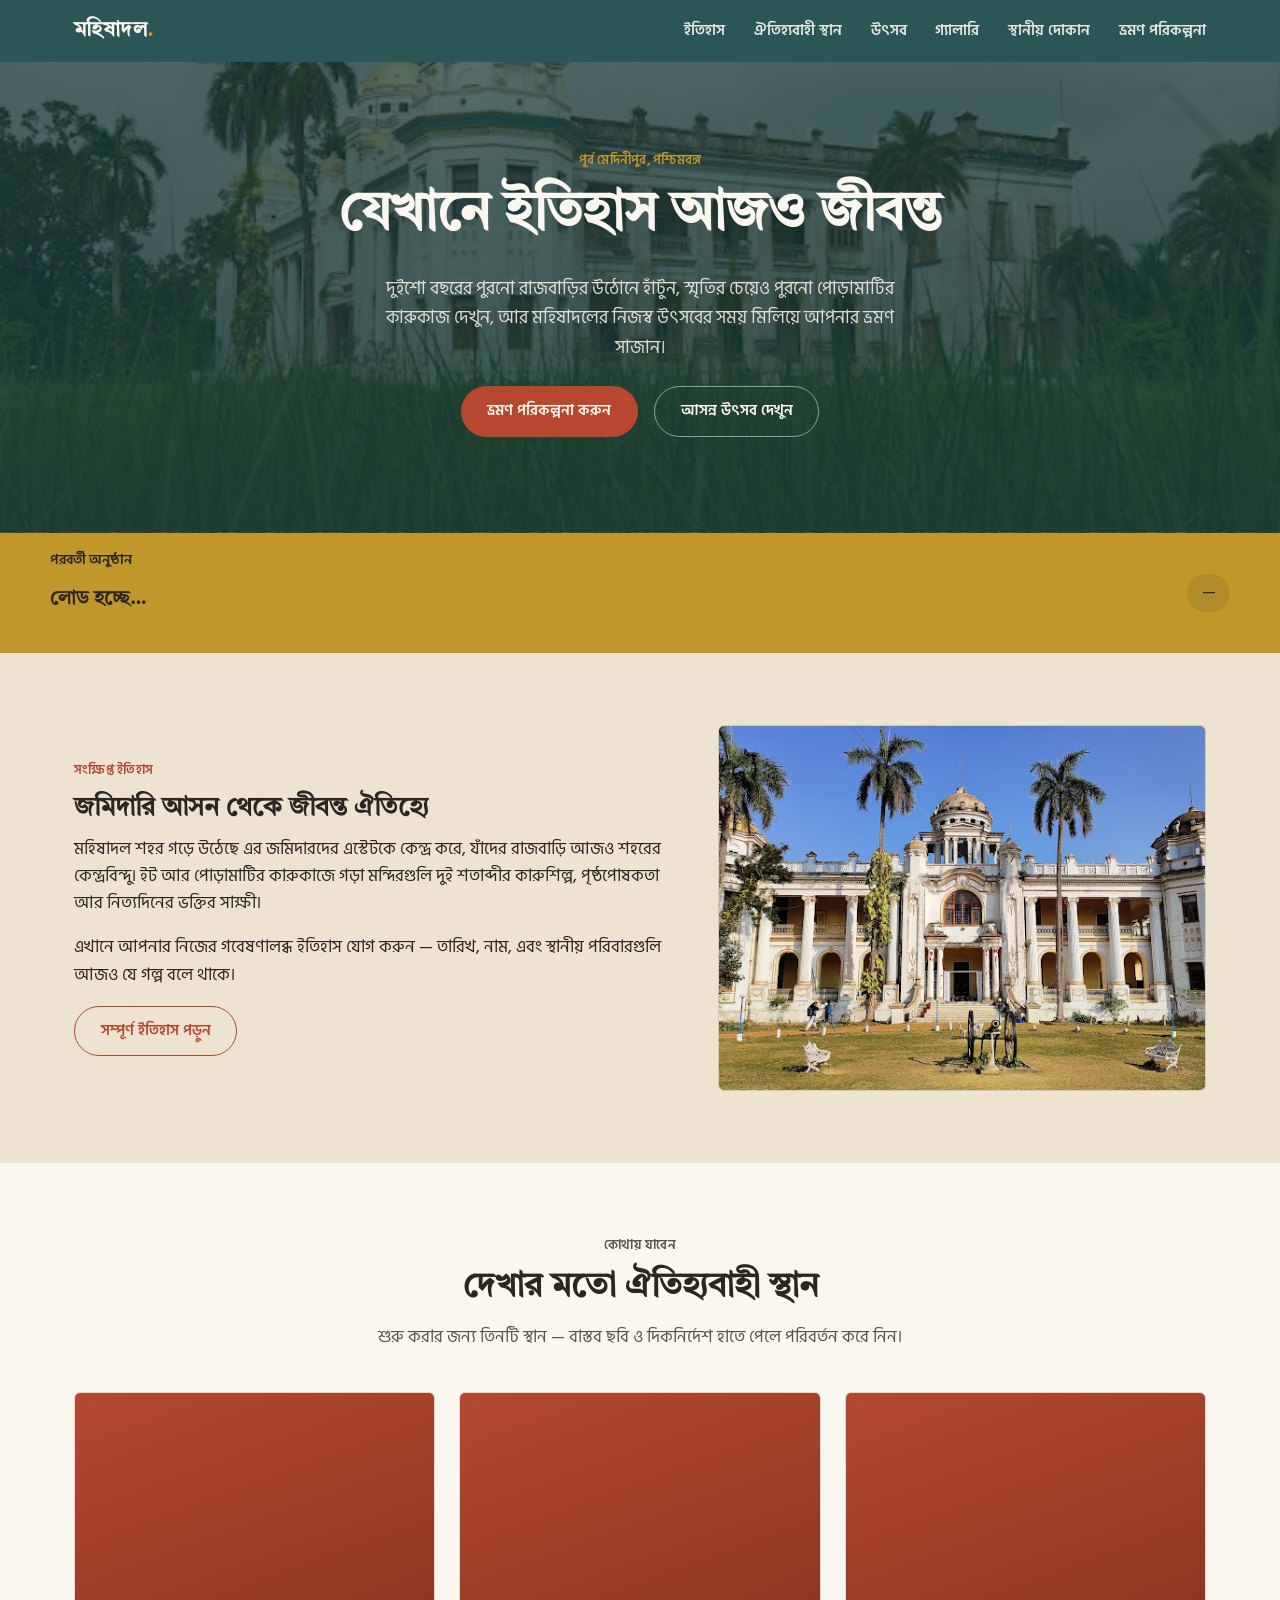
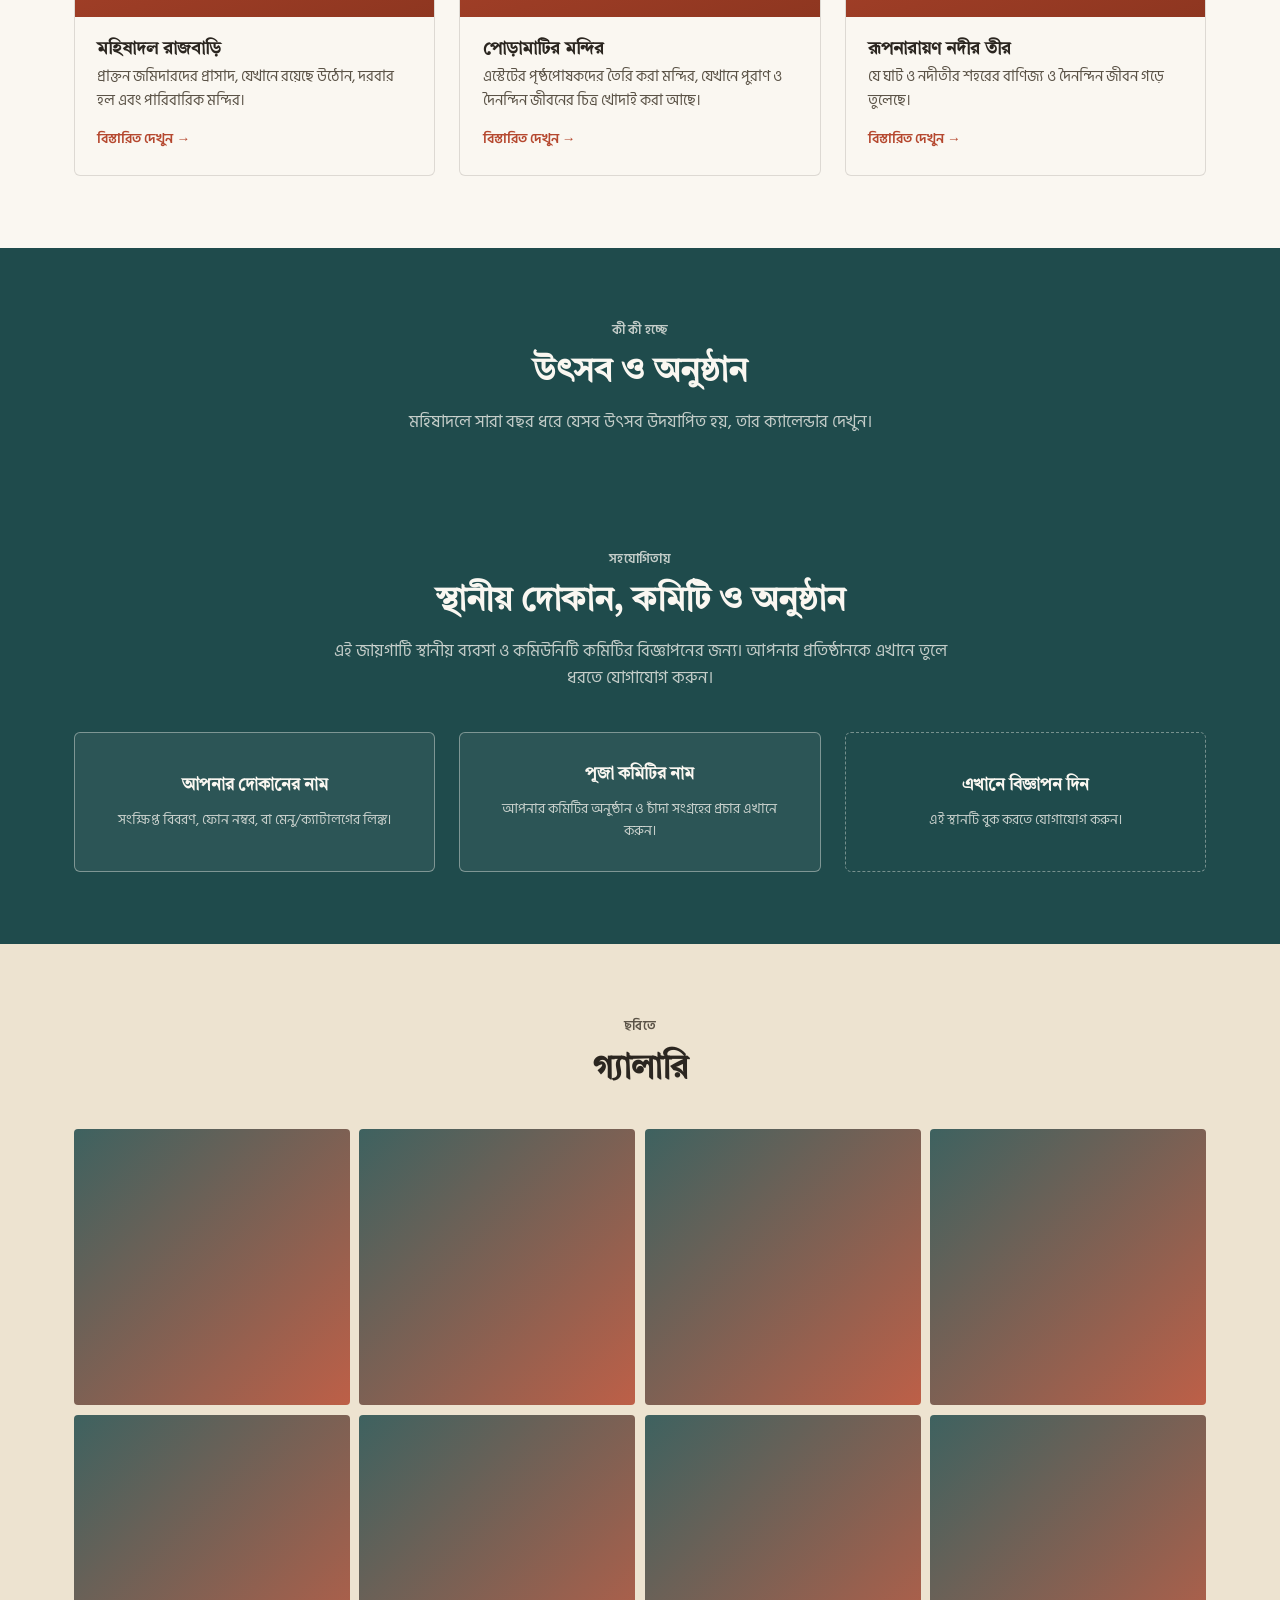
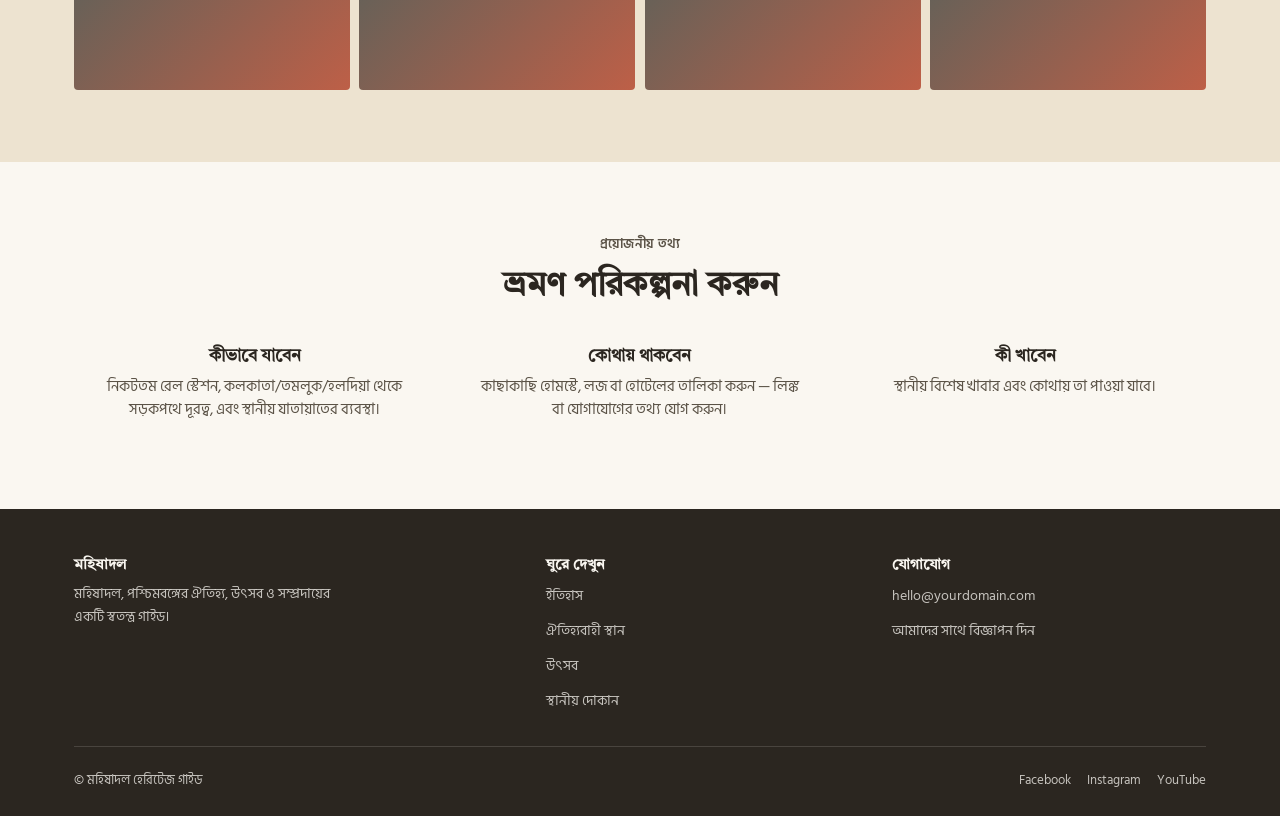
==== index.html @ a1b1ce41 "Update index.html" ====
<!DOCTYPE html>
<html lang="bn">
<head>
<meta charset="UTF-8">
<meta name="viewport" content="width=device-width, initial-scale=1.0">
<title>মহিষাদল — পশ্চিমবঙ্গের ঐতিহ্য</title>
<meta name="description" content="মহিষাদলের রাজবাড়ি, পোড়ামাটির মন্দির ও জীবন্ত উৎসব ঘুরে দেখুন। ভ্রমণ পরিকল্পনা করুন, উৎসবের ক্যালেন্ডার দেখুন এবং স্থানীয় দোকান খুঁজুন।">

<!-- লাইভ হওয়ার পর এখানে আপনার নিজের ডোমেইন ও সোশ্যাল প্রিভিউ ছবি যোগ করুন -->
<meta property="og:title" content="মহিষাদল — পশ্চিমবঙ্গের ঐতিহ্য">
<meta property="og:description" content="মহিষাদলের প্রাসাদ, মন্দির ও উৎসবের একটি পর্যটন গাইড।">

<link rel="preconnect" href="https://fonts.googleapis.com">
<link rel="preconnect" href="https://fonts.gstatic.com" crossorigin>
<link href="https://fonts.googleapis.com/css2?family=Tiro+Bangla&family=Noto+Serif+Bengali:wght@500;600;700&family=Hind+Siliguri:wght@400;500;600;700&family=Noto+Sans+Bengali:wght@400;600&display=swap" rel="stylesheet">
<link rel="stylesheet" href="styles.css">
</head>
<body>

<!-- ============ হেডার ============ -->
<header class="site-header">
  <div class="container">
    <a href="#" class="logo">মহিষাদল<span>.</span></a>
    <nav class="main-nav" id="main-nav">
      <ul>
        <li><a href="#history">ইতিহাস</a></li>
        <li><a href="#heritage">ঐতিহ্যবাহী স্থান</a></li>
        <li><a href="#festivals">উৎসব</a></li>
        
        <li><a href="#gallery">গ্যালারি</a></li>
        <li><a href="#promotions">স্থানীয় দোকান</a></li>
        <li><a href="#visit">ভ্রমণ পরিকল্পনা</a></li>
      </ul>
    </nav>
    <button class="nav-toggle" id="nav-toggle" aria-label="মেনু খুলুন/বন্ধ করুন" aria-expanded="false">&#9776;</button>
  </div>
</header>

<!-- ============ হিরো ============ -->
<section class="hero">
  <div class="container">
    <p class="eyebrow">পূর্ব মেদিনীপুর, পশ্চিমবঙ্গ</p>
    <h1>যেখানে ইতিহাস আজও জীবন্ত</h1>
    <p class="lead">দুইশো বছরের পুরনো রাজবাড়ির উঠোনে হাঁটুন, স্মৃতির চেয়েও পুরনো পোড়ামাটির কারুকাজ দেখুন, আর মহিষাদলের নিজস্ব উৎসবের সময় মিলিয়ে আপনার ভ্রমণ সাজান।</p>
    <div class="hero-actions">
      <a href="#visit" class="btn btn-primary">ভ্রমণ পরিকল্পনা করুন</a>
      <a href="#festivals" class="btn btn-ghost">আসন্ন উৎসব দেখুন</a>
    </div>
  </div>
</section>

<!-- ============ উৎসব কাউন্টডাউন ============ -->
<section class="plaque-band">
  <div class="container plaque">
    <div>
      <p class="plaque-label">পরবর্তী অনুষ্ঠান</p>
      <p class="plaque-name" id="next-festival-name">লোড হচ্ছে…</p>
    </div>
    <div class="plaque-count" id="next-festival-count">—</div>
  </div>
</section>

<!-- ============ ইতিহাস সংক্ষেপ ============ -->
<section class="section on-sand" id="history">
  <div class="container history-grid">
    <div>
      <p class="eyebrow">সংক্ষিপ্ত ইতিহাস</p>
      <h2>জমিদারি আসন থেকে জীবন্ত ঐতিহ্যে</h2>
      <p>মহিষাদল শহর গড়ে উঠেছে এর জমিদারদের এস্টেটকে কেন্দ্র করে, যাঁদের রাজবাড়ি আজও শহরের কেন্দ্রবিন্দু। ইট আর পোড়ামাটির কারুকাজে গড়া মন্দিরগুলি দুই শতাব্দীর কারুশিল্প, পৃষ্ঠপোষকতা আর নিত্যদিনের ভক্তির সাক্ষী।</p>
      <p>এখানে আপনার নিজের গবেষণালব্ধ ইতিহাস যোগ করুন — তারিখ, নাম, এবং স্থানীয় পরিবারগুলি আজও যে গল্প বলে থাকে।</p>
      <a href="#" class="btn btn-outline">সম্পূর্ণ ইতিহাস পড়ুন</a>
    </div>
    <div class="history-frame">
      <img src="images/rajbari-history.jpg" alt="মহিষাদল রাজবাড়ির সম্মুখভাগ, গম্বুজ ও স্তম্ভযুক্ত বারান্দা সহ" loading="lazy">
    </div>
  </div>
</section>

<!-- ============ ঐতিহ্যবাহী স্থান ============ -->
<section class="section" id="heritage">
  <div class="container">
    <div class="section-head">
      <p class="eyebrow">কোথায় যাবেন</p>
      <h2>দেখার মতো ঐতিহ্যবাহী স্থান</h2>
      <p>শুরু করার জন্য তিনটি স্থান — বাস্তব ছবি ও দিকনির্দেশ হাতে পেলে পরিবর্তন করে নিন।</p>
    </div>
    <div class="card-grid">
      <article class="site-card">
        <div class="site-card-image"></div>
        <div class="site-card-body">
          <h3>মহিষাদল রাজবাড়ি</h3>
          <p>প্রাক্তন জমিদারদের প্রাসাদ, যেখানে রয়েছে উঠোন, দরবার হল এবং পারিবারিক মন্দির।</p>
          <a href="#">বিস্তারিত দেখুন &rarr;</a>
        </div>
      </article>
      <article class="site-card">
        <div class="site-card-image"></div>
        <div class="site-card-body">
          <h3>পোড়ামাটির মন্দির</h3>
          <p>এস্টেটের পৃষ্ঠপোষকদের তৈরি করা মন্দির, যেখানে পুরাণ ও দৈনন্দিন জীবনের চিত্র খোদাই করা আছে।</p>
          <a href="#">বিস্তারিত দেখুন &rarr;</a>
        </div>
      </article>
      <article class="site-card">
        <div class="site-card-image"></div>
        <div class="site-card-body">
          <h3>রূপনারায়ণ নদীর তীর</h3>
          <p>যে ঘাট ও নদীতীর শহরের বাণিজ্য ও দৈনন্দিন জীবন গড়ে তুলেছে।</p>
          <a href="#">বিস্তারিত দেখুন &rarr;</a>
        </div>
      </article>
    </div>
  </div>
</section>

<!-- ============ উৎসব ও অনুষ্ঠান ============ -->
<section class="section on-dusk" id="festivals">
  <div class="container">
    <div class="section-head">
      <p class="eyebrow">কী কী হচ্ছে</p>
      <h2>উৎসব ও অনুষ্ঠান</h2>
      <p>মহিষাদলে সারা বছর ধরে যেসব উৎসব উদযাপিত হয়, তার ক্যালেন্ডার দেখুন।</p>
    </div>
    <div class="event-list" id="event-list">
      <!-- এই তালিকা script.js থেকে স্বয়ংক্রিয়ভাবে তৈরি হয় -->
    </div>
  </div>
</section>

<!-- ============ স্থানীয় দোকান / বিজ্ঞাপন ============ -->
<section class="section on-dusk" id="promotions" style="padding-top:0;">
  <div class="container">
    <div class="section-head">
      <p class="eyebrow">সহযোগিতায়</p>
      <h2>স্থানীয় দোকান, কমিটি ও অনুষ্ঠান</h2>
      <p>এই জায়গাটি স্থানীয় ব্যবসা ও কমিউনিটি কমিটির বিজ্ঞাপনের জন্য। আপনার প্রতিষ্ঠানকে এখানে তুলে ধরতে যোগাযোগ করুন।</p>
    </div>
    <div class="ad-grid">
      <div class="ad-slot filled">
        <strong>আপনার দোকানের নাম</strong>
        <p>সংক্ষিপ্ত বিবরণ, ফোন নম্বর, বা মেনু/ক্যাটালগের লিঙ্ক।</p>
      </div>
      <div class="ad-slot filled">
        <strong>পূজা কমিটির নাম</strong>
        <p>আপনার কমিটির অনুষ্ঠান ও চাঁদা সংগ্রহের প্রচার এখানে করুন।</p>
      </div>
      <div class="ad-slot">
        <strong>এখানে বিজ্ঞাপন দিন</strong>
        <p>এই স্থানটি বুক করতে যোগাযোগ করুন।</p>
      </div>
    </div>
  </div>
</section>

<!-- ============ গ্যালারি ============ -->
<section class="section on-sand" id="gallery">
  <div class="container">
    <div class="section-head">
      <p class="eyebrow">ছবিতে</p>
      <h2>গ্যালারি</h2>
    </div>
    <div class="gallery-grid">
      <div class="gallery-tile"></div>
      <div class="gallery-tile"></div>
      <div class="gallery-tile"></div>
      <div class="gallery-tile"></div>
      <div class="gallery-tile"></div>
      <div class="gallery-tile"></div>
      <div class="gallery-tile"></div>
      <div class="gallery-tile"></div>
    </div>
  </div>
</section>

<!-- ============ ভ্রমণ তথ্য ============ -->
<section class="section" id="visit">
  <div class="container">
    <div class="section-head">
      <p class="eyebrow">প্রয়োজনীয় তথ্য</p>
      <h2>ভ্রমণ পরিকল্পনা করুন</h2>
    </div>
    <div class="info-grid">
      <div class="info-card">
        <h3>কীভাবে যাবেন</h3>
        <p>নিকটতম রেল স্টেশন, কলকাতা/তমলুক/হলদিয়া থেকে সড়কপথে দূরত্ব, এবং স্থানীয় যাতায়াতের ব্যবস্থা।</p>
      </div>
      <div class="info-card">
        <h3>কোথায় থাকবেন</h3>
        <p>কাছাকাছি হোমস্টে, লজ বা হোটেলের তালিকা করুন — লিঙ্ক বা যোগাযোগের তথ্য যোগ করুন।</p>
      </div>
      <div class="info-card">
        <h3>কী খাবেন</h3>
        <p>স্থানীয় বিশেষ খাবার এবং কোথায় তা পাওয়া যাবে।</p>
      </div>
    </div>
  </div>
</section>

<!-- ============ ফুটার ============ -->
<footer class="site-footer">
  <div class="container">
    <div class="footer-grid">
      <div>
        <h4>মহিষাদল</h4>
        <p style="font-size:0.9rem; max-width:32ch;">মহিষাদল, পশ্চিমবঙ্গের ঐতিহ্য, উৎসব ও সম্প্রদায়ের একটি স্বতন্ত্র গাইড।</p>
      </div>
      <div>
        <h4>ঘুরে দেখুন</h4>
        <ul>
          <li><a href="#history">ইতিহাস</a></li>
          <li><a href="#heritage">ঐতিহ্যবাহী স্থান</a></li>
          <li><a href="#festivals">উৎসব</a></li>
          <li><a href="#promotions">স্থানীয় দোকান</a></li>
        </ul>
      </div>
      <div>
        <h4>যোগাযোগ</h4>
        <ul>
          <li><a href="mailto:hello@yourdomain.com">hello@yourdomain.com</a></li>
          <li><a href="#">আমাদের সাথে বিজ্ঞাপন দিন</a></li>
        </ul>
      </div>
    </div>
    <div class="footer-bottom">
      <span>&copy; <span id="year"></span> মহিষাদল হেরিটেজ গাইড</span>
      <div class="social-row">
        <a href="#">Facebook</a>
        <a href="#">Instagram</a>
        <a href="#">YouTube</a>
      </div>
    </div>
  </div>
</footer>

<script src="script.js"></script>
</body>
</html>
---- styles.css ----
/* =========================================================
   Mahishadal Heritage — stylesheet
   Palette is drawn from the town's own materials:
   terracotta brick, lime-washed plaster, river dusk, brass carving.
   ========================================================= */

:root {
  /* -- Color tokens -- */
  --terracotta: #B5482F;      /* temple brick red — primary/signature */
  --terracotta-dark: #8E3620;
  --indigo-dusk: #1F4B4C;     /* river-at-dusk teal — secondary bands */
  --indigo-dusk-dark: #163837;
  --gold: #C1962B;            /* brass carving gold — accents, CTAs */
  --sand: #EDE3D0;            /* lime-plaster cream — section background */
  --paper: #FAF7F1;           /* card background */
  --ink: #2B2620;             /* charcoal ink — body text */
  --ink-soft: #5B5347;        /* muted text */
  --line: rgba(43, 38, 32, 0.14);

  /* -- Type --
     Tiro Bangla gives headings the same carved, historic feel Fraunces gave
     the English version. Hind Siliguri is a clean, highly readable Bengali
     text face for body copy and UI labels. */
  --font-display: "Tiro Bangla", "Noto Serif Bengali", serif;
  --font-body: "Hind Siliguri", "Noto Sans Bengali", sans-serif;
  --font-mono: "Hind Siliguri", "Noto Sans Bengali", sans-serif;

  /* -- Layout -- */
  --max-width: 1180px;
  --radius: 6px;
  --gap: 1.5rem;
}

* { box-sizing: border-box; }
html { scroll-behavior: smooth; }

body {
  margin: 0;
  font-family: var(--font-body);
  color: var(--ink);
  background: var(--paper);
  line-height: 1.6;
  font-size: 17px;
}

h1, h2, h3, h4 {
  font-family: var(--font-display);
  font-weight: 600;
  line-height: 1.15;
  margin: 0 0 0.5em;
  color: var(--ink);
}

p { margin: 0 0 1em; }

a { color: inherit; text-decoration: none; }

img { max-width: 100%; display: block; }

.container {
  max-width: var(--max-width);
  margin: 0 auto;
  padding: 0 1.5rem;
}

.eyebrow {
  font-family: var(--font-mono);
  font-size: 0.82rem;
  font-weight: 600;
  letter-spacing: 0.02em;
  color: var(--terracotta);
}

button, .btn {
  font-family: var(--font-body);
  font-weight: 600;
  border-radius: 999px;
  border: 1px solid transparent;
  padding: 0.75rem 1.6rem;
  cursor: pointer;
  font-size: 0.95rem;
  display: inline-flex;
  align-items: center;
  gap: 0.5rem;
  transition: transform 0.15s ease, background 0.15s ease;
}
.btn:focus-visible, a:focus-visible, button:focus-visible {
  outline: 3px solid var(--gold);
  outline-offset: 2px;
}
.btn-primary { background: var(--terracotta); color: var(--paper); }
.btn-primary:hover { background: var(--terracotta-dark); transform: translateY(-1px); }
.btn-ghost { background: transparent; color: var(--paper); border-color: rgba(250,247,241,0.5); }
.btn-ghost:hover { background: rgba(250,247,241,0.12); }
.btn-outline { background: transparent; color: var(--terracotta); border-color: var(--terracotta); }
.btn-outline:hover { background: var(--terracotta); color: var(--paper); }

/* -- Signature motif: a temple-frieze divider, echoing the
   terracotta carving bands found on Mahishadal's temples -- */
.frieze {
  height: 14px;
  width: 100%;
  background-image: repeating-linear-gradient(
    -45deg,
    var(--gold) 0px, var(--gold) 7px,
    transparent 7px, transparent 14px
  );
  opacity: 0.85;
}
.frieze.on-dark { opacity: 0.5; }

/* =========================================================
   Header
   ========================================================= */
.site-header {
  position: sticky;
  top: 0;
  z-index: 50;
  background: rgba(31, 75, 76, 0.94);
  backdrop-filter: blur(6px);
  color: var(--paper);
}
.site-header .container {
  display: flex;
  align-items: center;
  justify-content: space-between;
  padding-top: 0.9rem;
  padding-bottom: 0.9rem;
}
.logo {
  font-family: var(--font-display);
  font-size: 1.3rem;
  font-weight: 600;
  letter-spacing: 0.02em;
}
.logo span { color: var(--gold); }

.main-nav ul {
  list-style: none;
  display: flex;
  gap: 1.8rem;
  margin: 0;
  padding: 0;
}
.main-nav a {
  font-size: 0.92rem;
  font-weight: 600;
  opacity: 0.9;
}
.main-nav a:hover { opacity: 1; color: var(--gold); }

.nav-toggle {
  display: none;
  background: transparent;
  border: none;
  color: var(--paper);
  font-size: 1.6rem;
  padding: 0.2rem 0.4rem;
}

/* =========================================================
   Hero
   ========================================================= */
.hero {
  position: relative;
  background-image:
    linear-gradient(180deg, rgba(22,56,55,0.72) 0%, rgba(22,56,55,0.88) 100%),
    url('images/hero-mahishadal.jpg');
  background-size: cover;
  background-position: center 65%;
  color: var(--paper);
  overflow: hidden;
}
.hero .container {
  position: relative;
  z-index: 2;
  padding-top: 5.5rem;
  padding-bottom: 6rem;
  max-width: 760px;
  text-align: center;
  margin: 0 auto;
}
.hero .eyebrow { color: var(--gold); }
.hero h1 {
  font-size: clamp(2.2rem, 5vw, 3.4rem);
  color: var(--paper);
}
.hero p.lead {
  font-size: 1.15rem;
  color: rgba(250,247,241,0.85);
  max-width: 540px;
  margin-left: auto;
  margin-right: auto;
}
.hero-actions {
  display: flex;
  gap: 1rem;
  justify-content: center;
  margin-top: 1.5rem;
  flex-wrap: wrap;
}

/* Decorative temple silhouette behind the hero copy */
.hero-silhouette {
  position: absolute;
  inset: auto 0 0 0;
  height: 46%;
  background: var(--indigo-dusk-dark);
  clip-path: polygon(
    0% 100%, 0% 60%, 6% 60%, 6% 40%, 10% 40%, 10% 20%, 14% 20%, 14% 0%,
    18% 0%, 18% 30%, 24% 30%, 24% 50%, 32% 50%, 32% 25%, 38% 25%, 38% 5%,
    44% 5%, 44% 35%, 52% 35%, 52% 15%, 58% 15%, 58% 45%, 66% 45%, 66% 20%,
    72% 20%, 72% 0%, 76% 0%, 76% 20%, 82% 20%, 82% 40%, 88% 40%, 88% 60%,
    94% 60%, 94% 45%, 100% 45%, 100% 100%
  );
  opacity: 0.6;
}

/* =========================================================
   Festival countdown plaque
   ========================================================= */
.plaque-band {
  background: var(--gold);
  color: var(--ink);
}
.plaque {
  display: flex;
  align-items: center;
  justify-content: space-between;
  flex-wrap: wrap;
  gap: 1rem;
  padding: 1.1rem 0;
}
.plaque-label {
  font-family: var(--font-mono);
  font-size: 0.85rem;
  font-weight: 600;
}
.plaque-name {
  font-family: var(--font-display);
  font-size: 1.2rem;
  font-weight: 600;
}
.plaque-count {
  font-family: var(--font-mono);
  font-size: 1.05rem;
  background: rgba(43,38,32,0.1);
  padding: 0.35rem 0.9rem;
  border-radius: 999px;
}

/* =========================================================
   Generic section rhythm
   ========================================================= */
.section {
  padding: 4.5rem 0;
}
.section.on-sand { background: var(--sand); }
.section.on-dusk { background: var(--indigo-dusk); color: var(--paper); }
.section.on-dusk h2 { color: var(--paper); }
.section.on-dusk .eyebrow { color: var(--gold); }

.section-head {
  max-width: 620px;
  margin: 0 auto 2.5rem;
  text-align: center;
}
.section-head h2 { font-size: clamp(1.6rem, 3vw, 2.1rem); }
.section-head p { color: var(--ink-soft); }
.section.on-dusk .section-head p { color: rgba(250,247,241,0.75); }

/* -- History teaser -- */
.history-grid {
  display: grid;
  grid-template-columns: 1.1fr 0.9fr;
  gap: 3rem;
  align-items: center;
}
.history-frame {
  aspect-ratio: 4 / 3;
  border-radius: var(--radius);
  overflow: hidden;
  border: 1px solid var(--line);
}
.history-frame img {
  width: 100%;
  height: 100%;
  object-fit: cover;
  display: block;
}

/* -- Heritage site cards -- */
.card-grid {
  display: grid;
  grid-template-columns: repeat(3, 1fr);
  gap: var(--gap);
}
.site-card {
  background: var(--paper);
  border: 1px solid var(--line);
  border-radius: var(--radius);
  overflow: hidden;
}
.site-card-image {
  aspect-ratio: 16 / 10;
  background: linear-gradient(160deg, var(--terracotta) 0%, var(--terracotta-dark) 100%);
}
.site-card-body { padding: 1.4rem; }
.site-card-body h3 { font-size: 1.1rem; margin-bottom: 0.35rem; }
.site-card-body p { font-size: 0.92rem; color: var(--ink-soft); margin-bottom: 0.8rem; }
.site-card-body a { font-size: 0.85rem; font-weight: 600; color: var(--terracotta); }

/* -- Festival list -- */
.event-list { display: flex; flex-direction: column; gap: 0; max-width: 760px; margin: 0 auto; }
.event-row {
  display: flex;
  align-items: center;
  gap: 1.4rem;
  padding: 1.1rem 0;
  border-bottom: 1px solid var(--line);
}
.event-date {
  font-family: var(--font-mono);
  font-size: 0.85rem;
  background: var(--sand);
  color: var(--terracotta-dark);
  padding: 0.5rem 0.7rem;
  border-radius: 4px;
  min-width: 78px;
  text-align: center;
  flex-shrink: 0;
}
.event-info h3 { font-size: 1.05rem; margin: 0 0 0.2rem; }
.event-info p { font-size: 0.9rem; color: var(--ink-soft); margin: 0; }

/* -- Local promotions / ad slots -- */
.ad-grid {
  display: grid;
  grid-template-columns: repeat(3, 1fr);
  gap: var(--gap);
}
.ad-slot {
  border: 1px dashed rgba(250,247,241,0.4);
  border-radius: var(--radius);
  padding: 1.6rem;
  text-align: center;
  min-height: 140px;
  display: flex;
  flex-direction: column;
  align-items: center;
  justify-content: center;
  gap: 0.6rem;
}
.ad-slot.filled {
  border-style: solid;
  background: rgba(250,247,241,0.06);
}
.ad-slot p { margin: 0; font-size: 0.85rem; color: rgba(250,247,241,0.75); }
.ad-slot strong { font-family: var(--font-display); font-size: 1.05rem; color: var(--paper); }

/* -- Gallery -- */
.gallery-grid {
  display: grid;
  grid-template-columns: repeat(4, 1fr);
  gap: 0.6rem;
}
.gallery-tile {
  aspect-ratio: 1;
  border-radius: 4px;
  background: linear-gradient(135deg, var(--indigo-dusk) 0%, var(--terracotta) 100%);
  opacity: 0.85;
}

/* -- Visitor info -- */
.info-grid {
  display: grid;
  grid-template-columns: repeat(3, 1fr);
  gap: var(--gap);
}
.info-card { text-align: center; padding: 0 1rem; }
.info-card h3 { font-size: 1.05rem; }
.info-card p { font-size: 0.92rem; color: var(--ink-soft); }

/* =========================================================
   Footer
   ========================================================= */
.site-footer {
  background: var(--ink);
  color: rgba(250,247,241,0.75);
  padding: 3rem 0 1.6rem;
}
.footer-grid {
  display: grid;
  grid-template-columns: 1.4fr 1fr 1fr;
  gap: 2rem;
  padding-bottom: 2rem;
  border-bottom: 1px solid rgba(250,247,241,0.14);
}
.footer-grid h4 { color: var(--paper); font-size: 0.95rem; }
.footer-grid ul { list-style: none; margin: 0; padding: 0; display: flex; flex-direction: column; gap: 0.5rem; }
.footer-grid a { font-size: 0.9rem; }
.footer-grid a:hover { color: var(--gold); }
.footer-bottom {
  display: flex;
  justify-content: space-between;
  align-items: center;
  padding-top: 1.4rem;
  font-size: 0.82rem;
  flex-wrap: wrap;
  gap: 0.8rem;
}
.social-row { display: flex; gap: 1rem; }

/* =========================================================
   Responsive
   ========================================================= */
@media (max-width: 900px) {
  .history-grid, .card-grid, .ad-grid, .info-grid { grid-template-columns: 1fr; }
  .gallery-grid { grid-template-columns: repeat(2, 1fr); }
  .footer-grid { grid-template-columns: 1fr; }
  .main-nav { display: none; }
  .nav-toggle { display: block; }
  .main-nav.open {
    display: block;
    position: absolute;
    top: 100%; left: 0; right: 0;
    background: var(--indigo-dusk-dark);
    padding: 1rem 1.5rem 1.5rem;
  }
  .main-nav.open ul { flex-direction: column; gap: 1rem; }
}

@media (prefers-reduced-motion: reduce) {
  html { scroll-behavior: auto; }
  * { transition: none !important; }
}
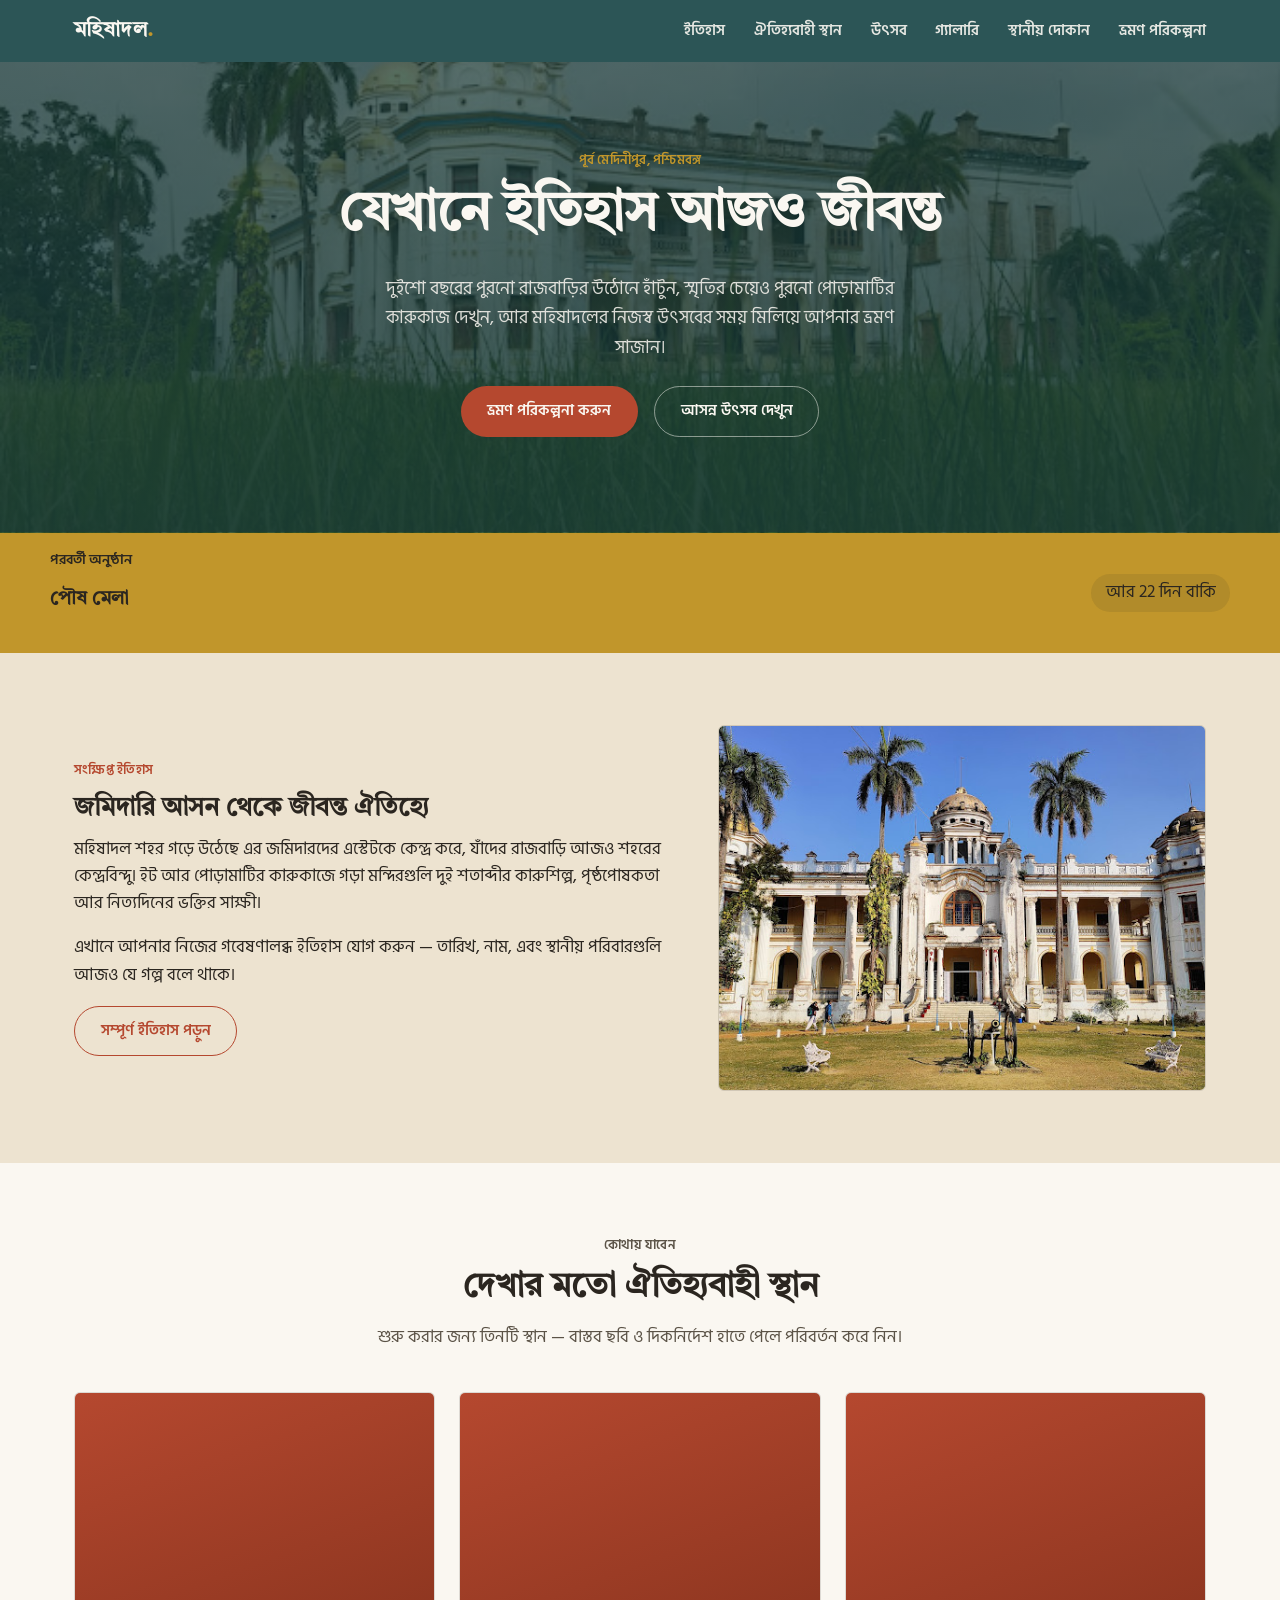
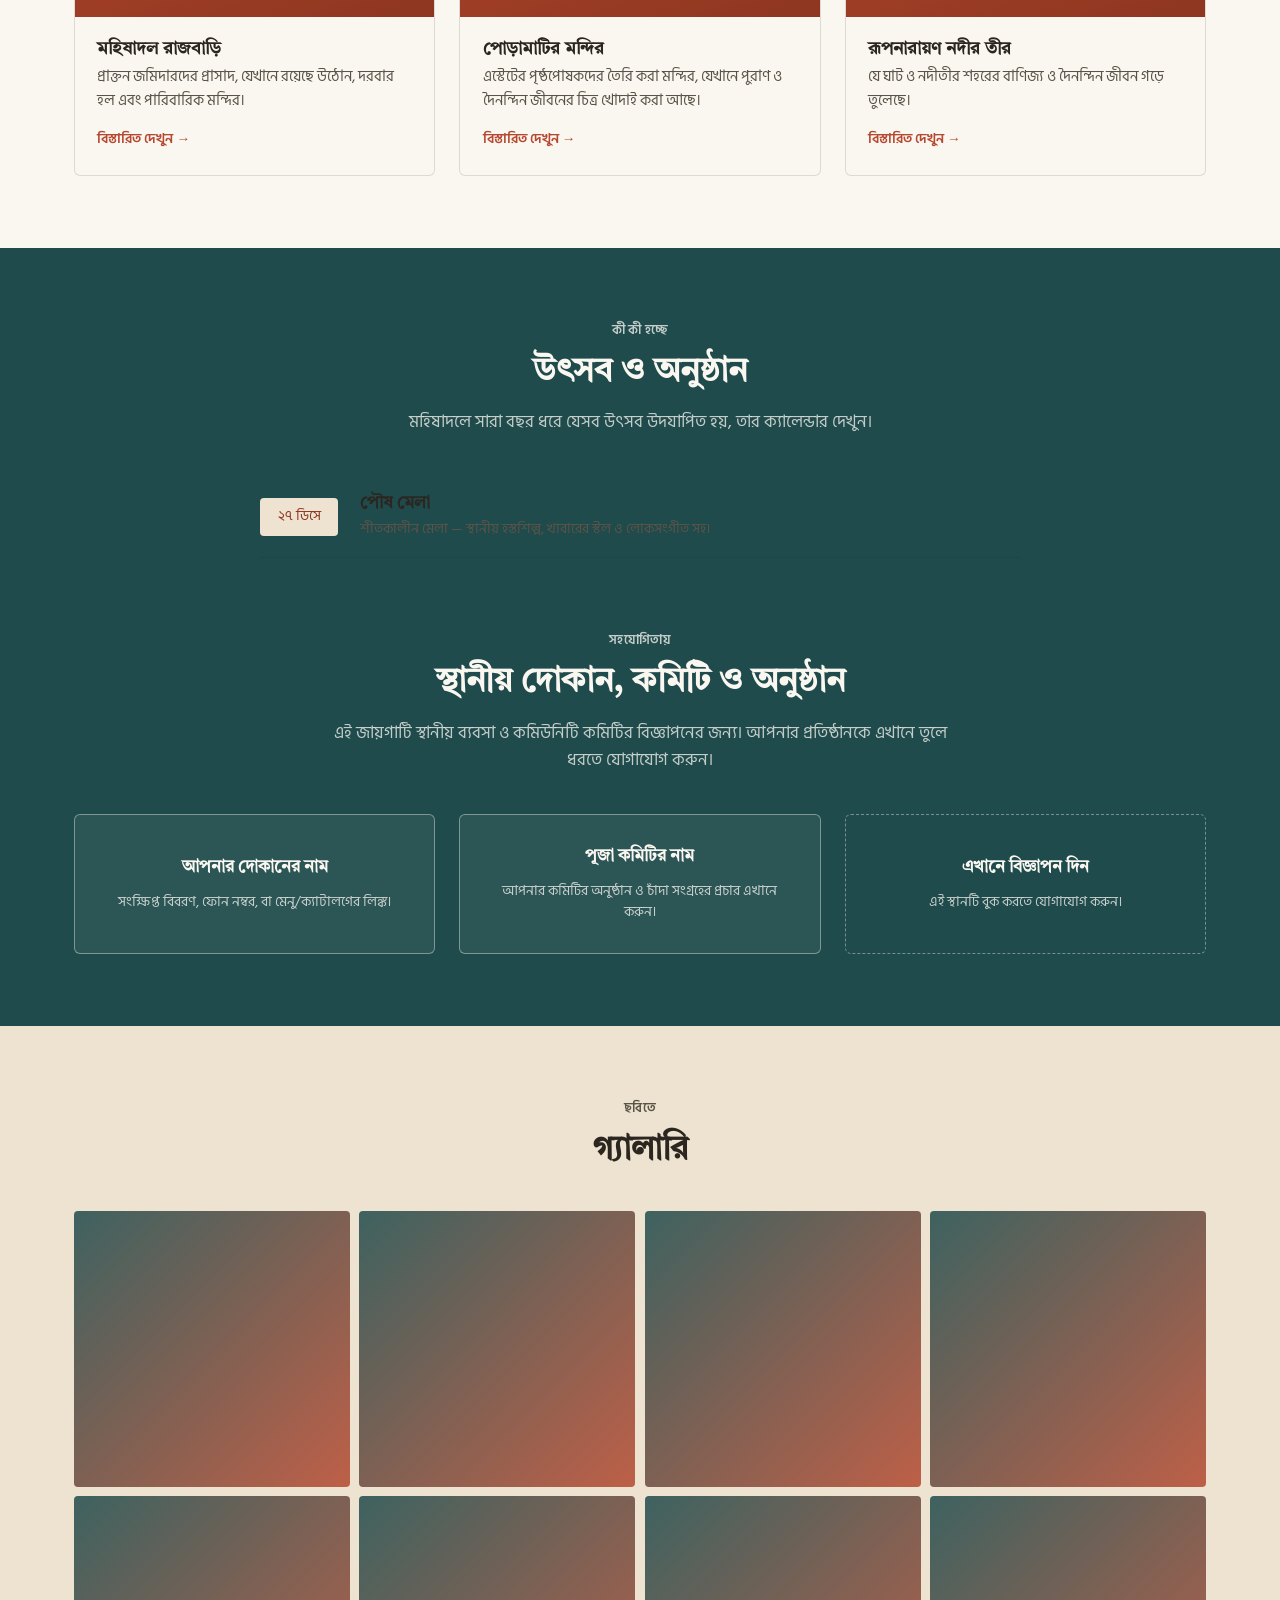
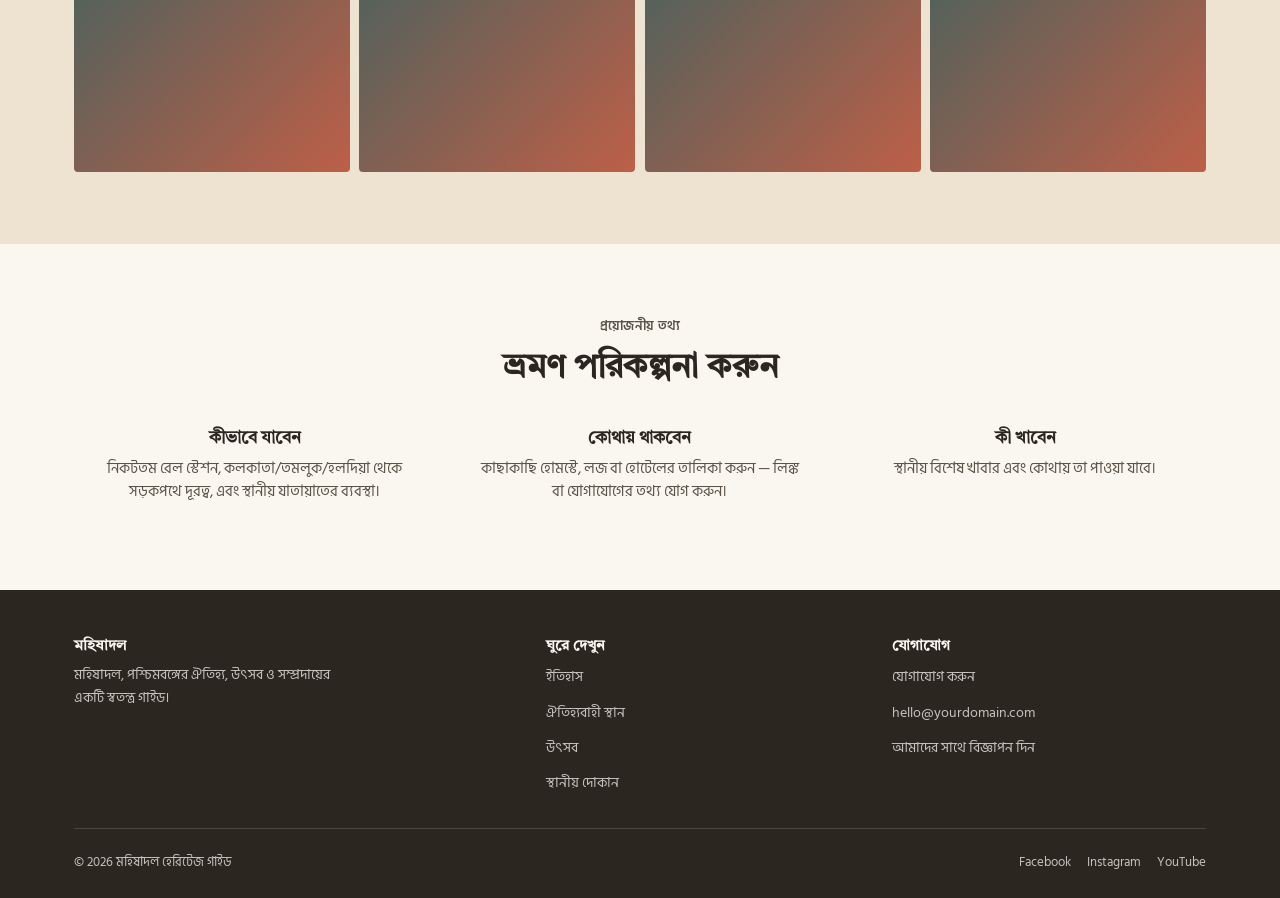
==== commit 6870f427: "Update index.html" ====
--- a/index.html
+++ b/index.html
@@ -26,7 +26,6 @@
         <li><a href="#history">ইতিহাস</a></li>
         <li><a href="#heritage">ঐতিহ্যবাহী স্থান</a></li>
         <li><a href="#festivals">উৎসব</a></li>
-        
         <li><a href="#gallery">গ্যালারি</a></li>
         <li><a href="#promotions">স্থানীয় দোকান</a></li>
         <li><a href="#visit">ভ্রমণ পরিকল্পনা</a></li>
@@ -216,6 +215,7 @@
       <div>
         <h4>যোগাযোগ</h4>
         <ul>
+          <li><a href="contact.html">যোগাযোগ করুন</a></li>
           <li><a href="mailto:hello@yourdomain.com">hello@yourdomain.com</a></li>
           <li><a href="#">আমাদের সাথে বিজ্ঞাপন দিন</a></li>
         </ul>
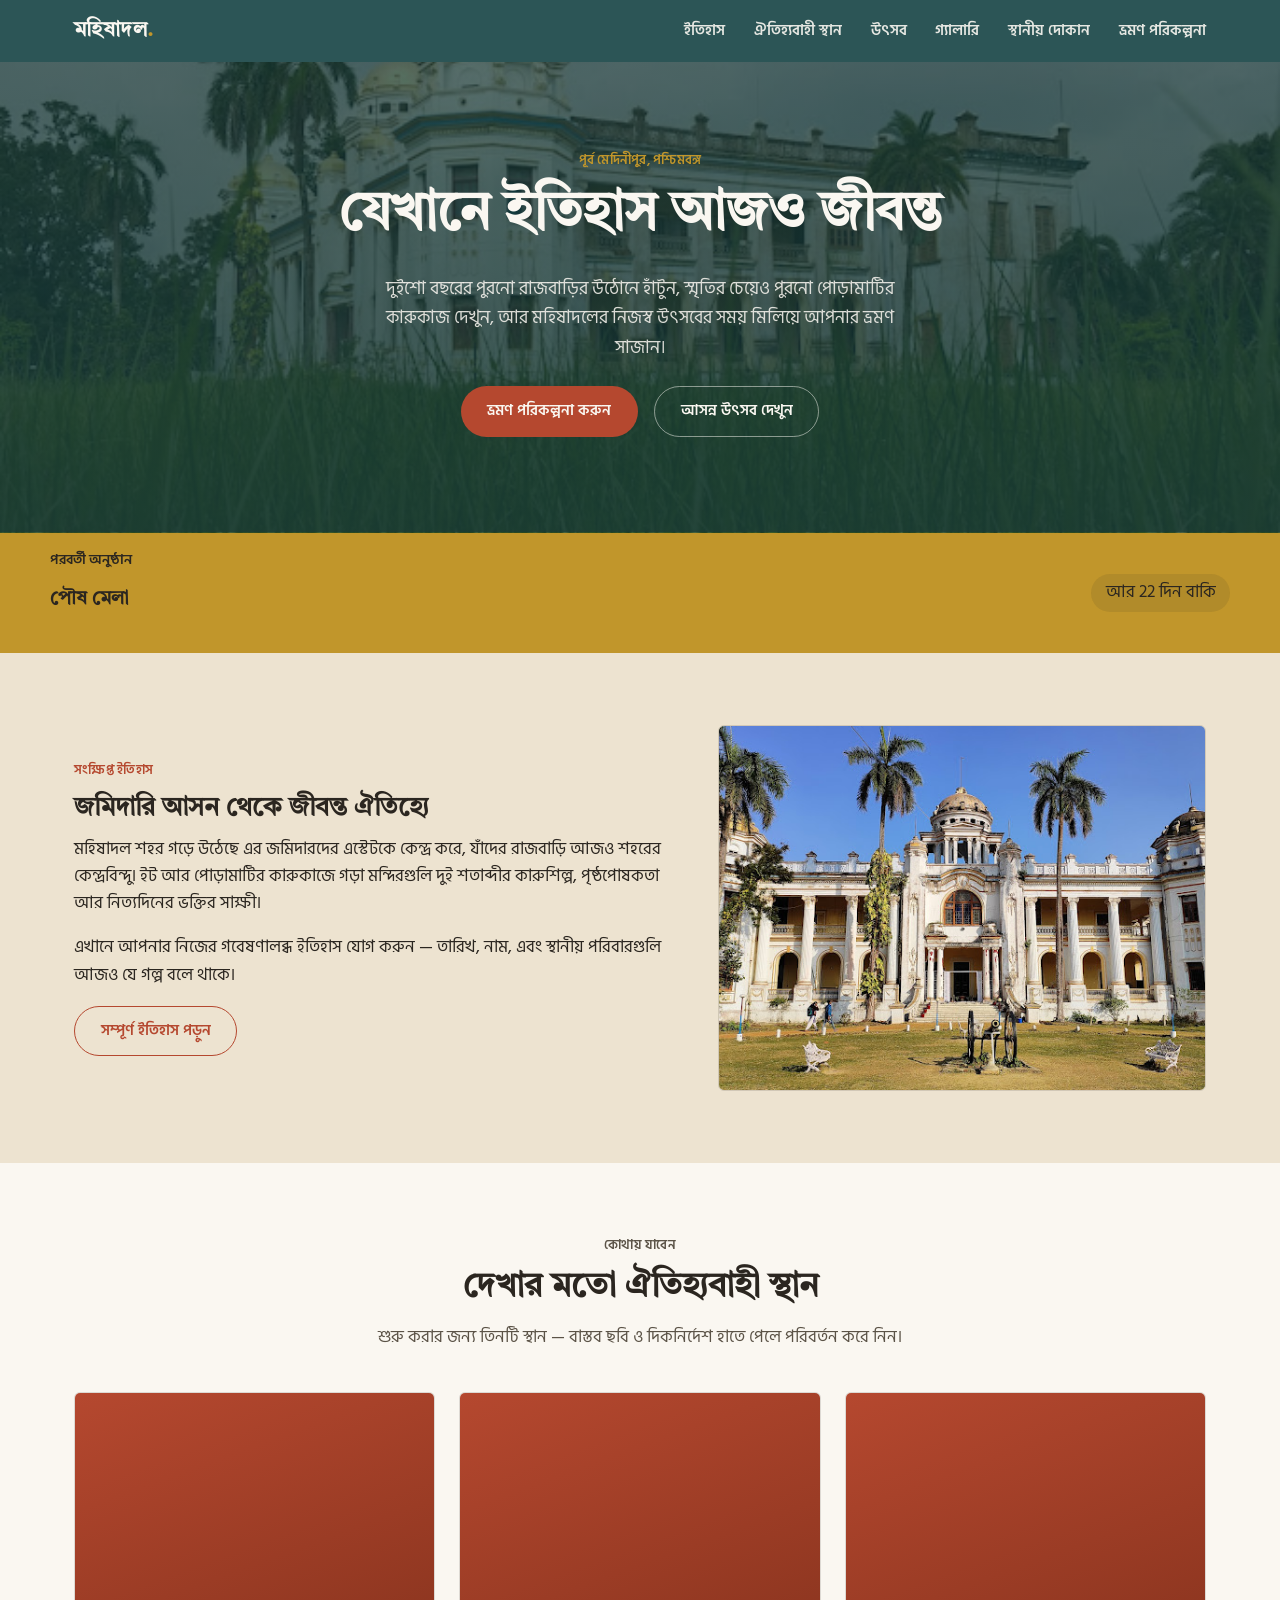
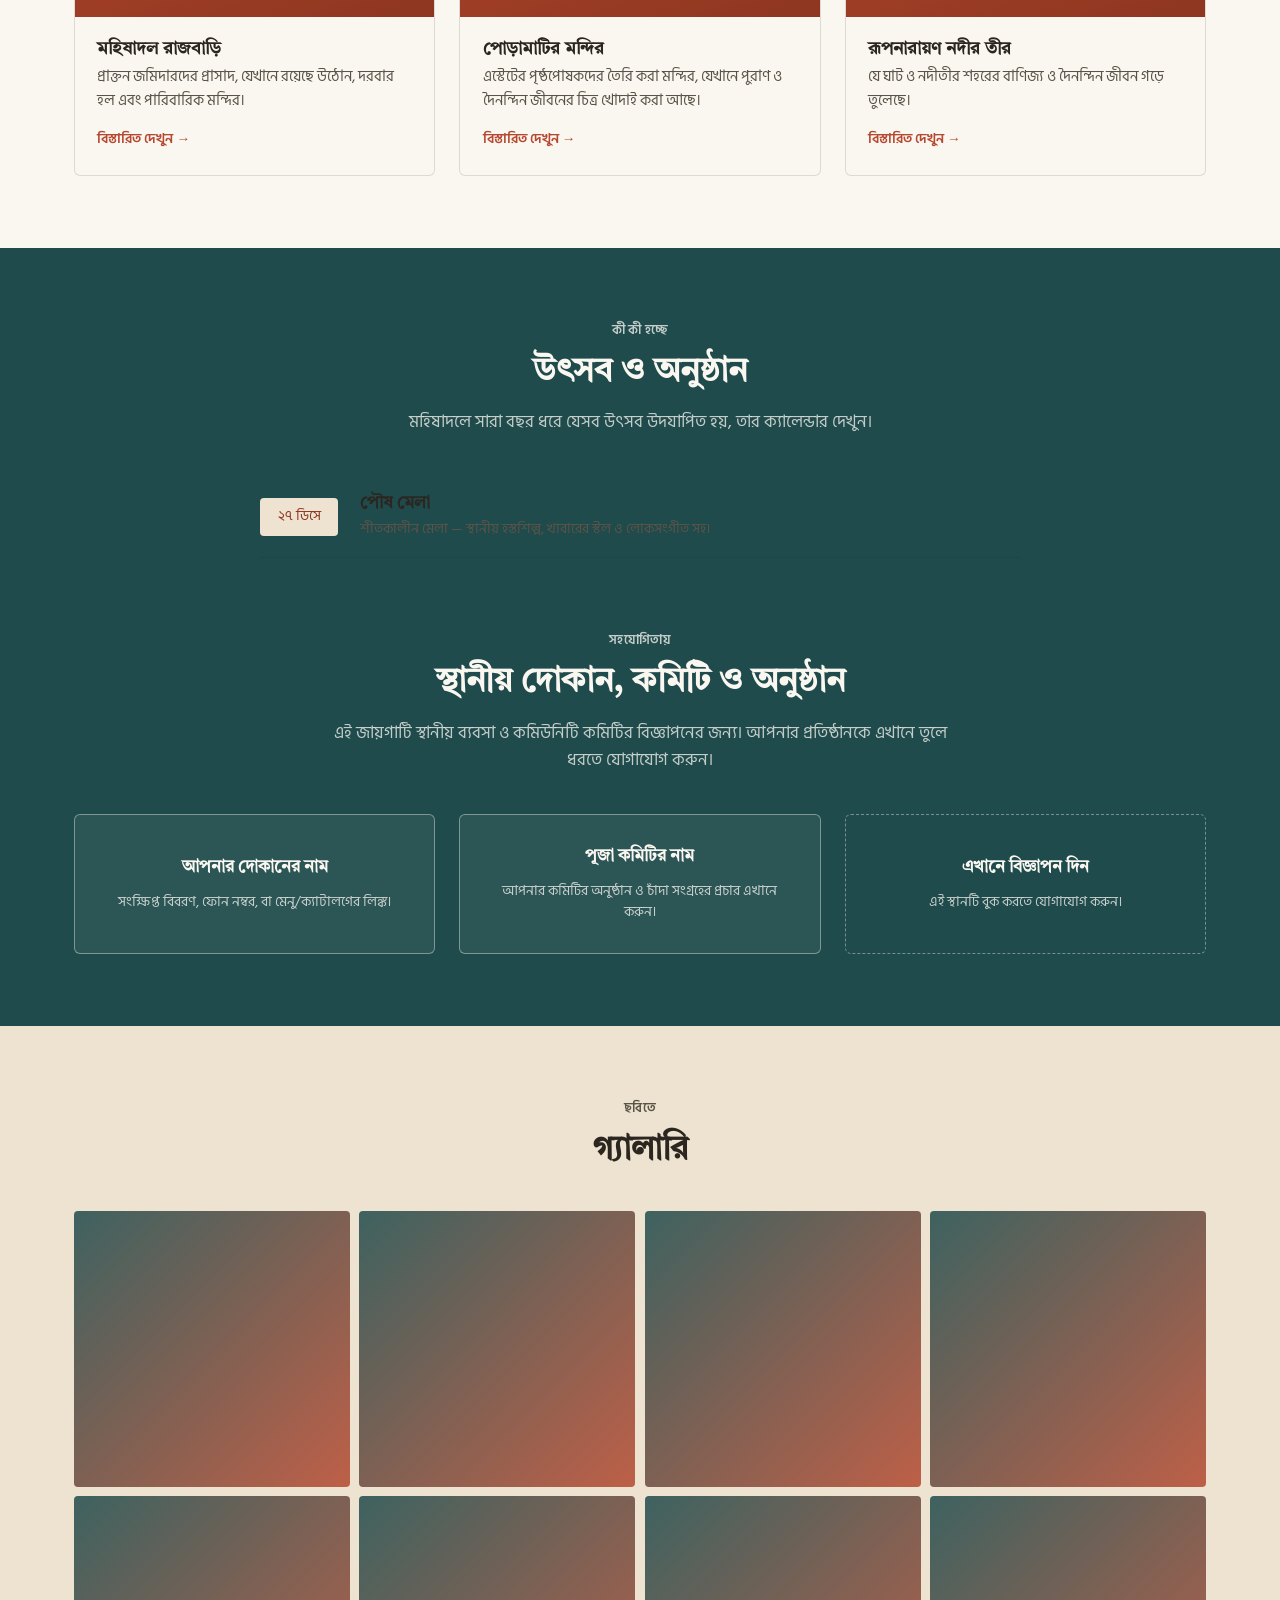
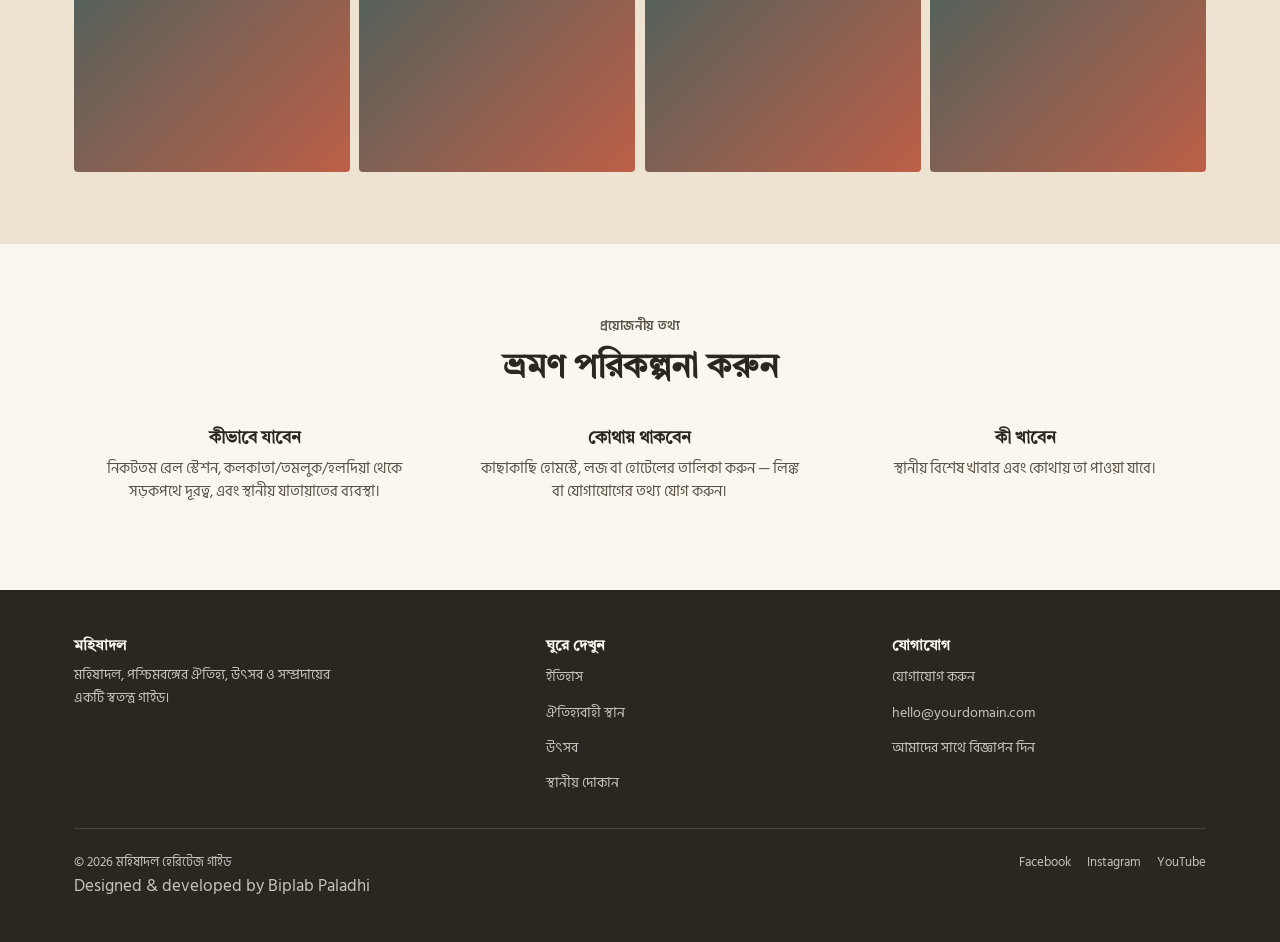
==== commit 2b45cd03: "Add files via upload" ====
--- a/index.html
+++ b/index.html
@@ -229,6 +229,7 @@
         <a href="#">YouTube</a>
       </div>
     </div>
+    <p class="footer-credit">Designed &amp; developed by Biplab Paladhi</p>
   </div>
 </footer>
 
--- a/styles.css
+++ b/styles.css
@@ -434,3 +434,66 @@
   html { scroll-behavior: auto; }
   * { transition: none !important; }
 }
+
+/* =========================================================
+   Contact page
+   ========================================================= */
+.contact-hero {
+  padding: 7rem 0 1rem;
+}
+.contact-hero .section-head {
+  text-align: left;
+  margin: 0 0 2rem;
+  max-width: 640px;
+}
+
+.contact-form {
+  max-width: 560px;
+  display: flex;
+  flex-direction: column;
+  gap: 1.2rem;
+}
+.form-group {
+  display: flex;
+  flex-direction: column;
+  gap: 0.4rem;
+}
+.form-group label {
+  font-size: 0.9rem;
+  font-weight: 600;
+  color: var(--ink);
+}
+.form-group input,
+.form-group textarea {
+  font-family: var(--font-body);
+  font-size: 0.95rem;
+  padding: 0.7rem 0.9rem;
+  border: 1px solid var(--line);
+  border-radius: var(--radius);
+  background: var(--paper);
+  color: var(--ink);
+  resize: vertical;
+}
+.form-group input:focus,
+.form-group textarea:focus {
+  outline: none;
+  border-color: var(--terracotta);
+}
+
+.form-success, .form-error {
+  max-width: 560px;
+  padding: 1rem 1.2rem;
+  border-radius: var(--radius);
+  font-size: 0.95rem;
+  margin-top: 1rem;
+}
+.form-success {
+  background: rgba(29, 158, 117, 0.12);
+  color: #0F6E56;
+  border: 1px solid rgba(29, 158, 117, 0.3);
+}
+.form-error {
+  background: rgba(226, 75, 74, 0.1);
+  color: #A32D2D;
+  border: 1px solid rgba(226, 75, 74, 0.3);
+}
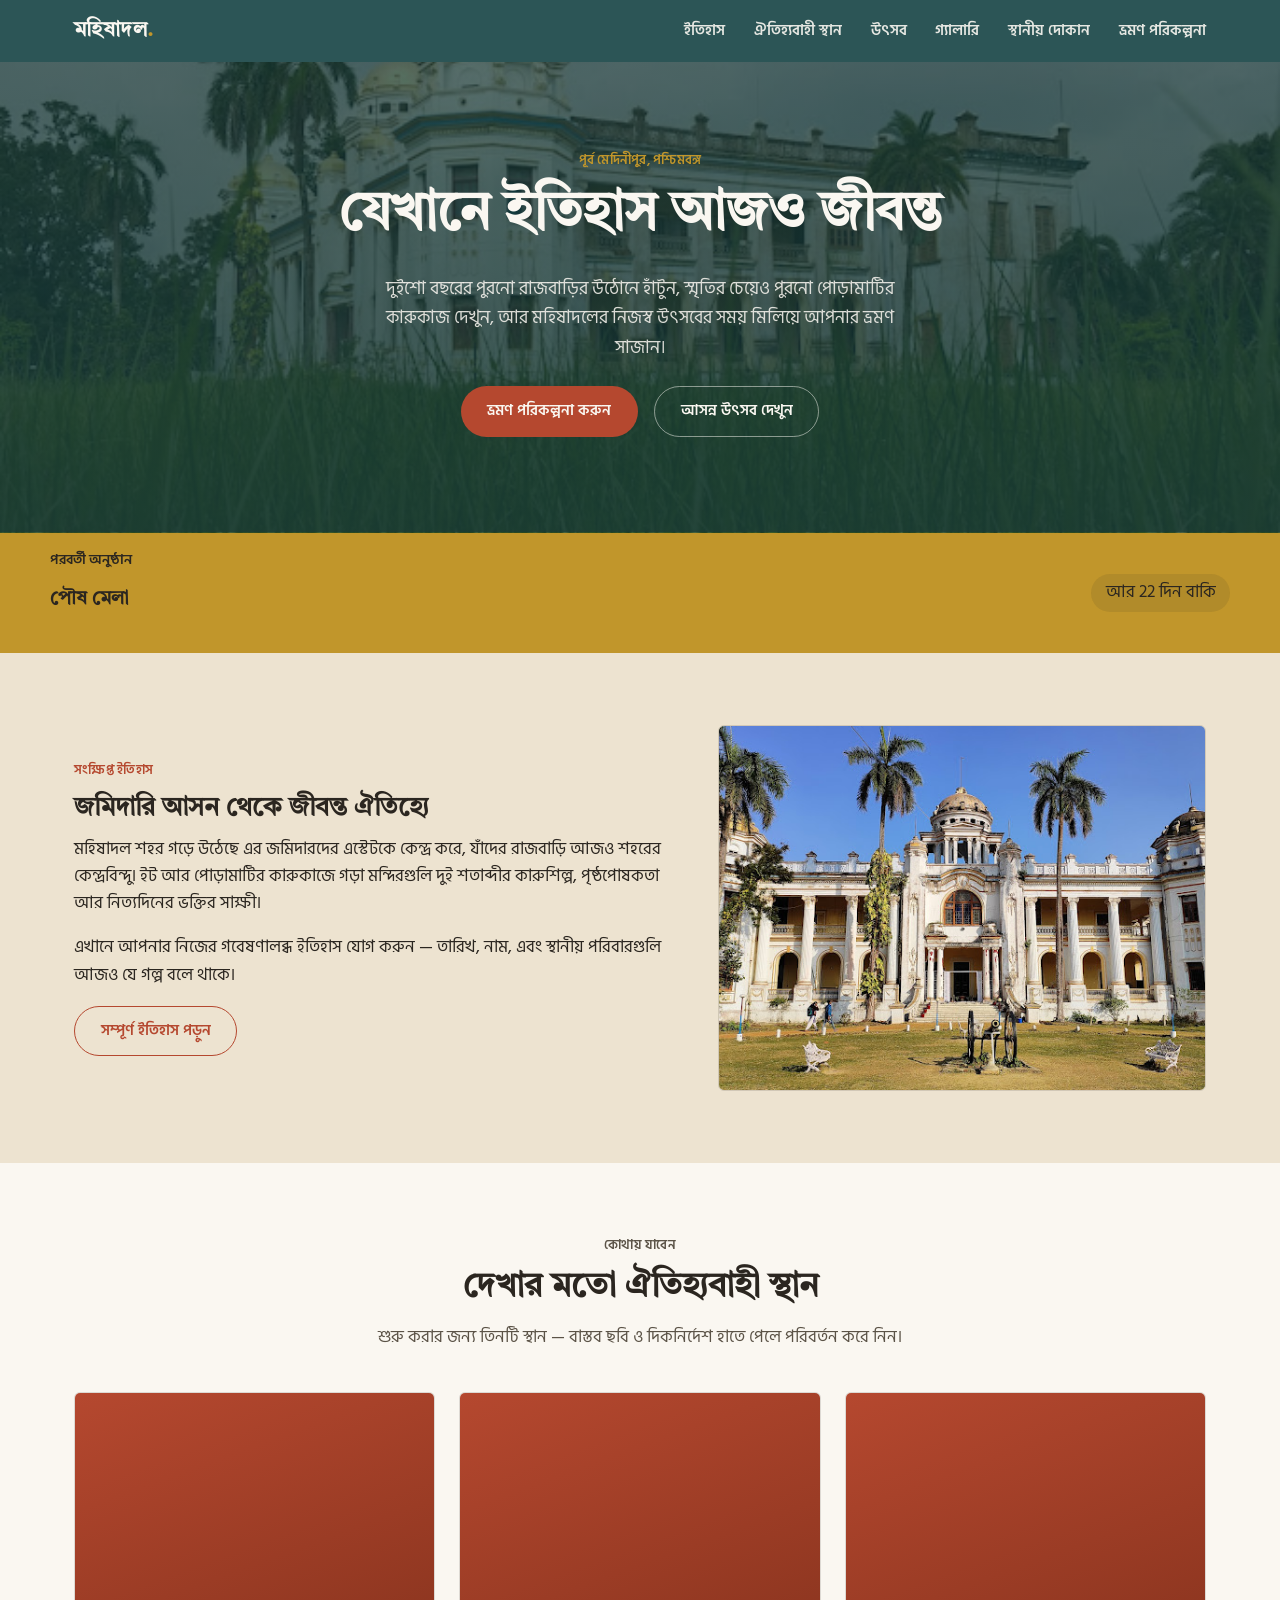
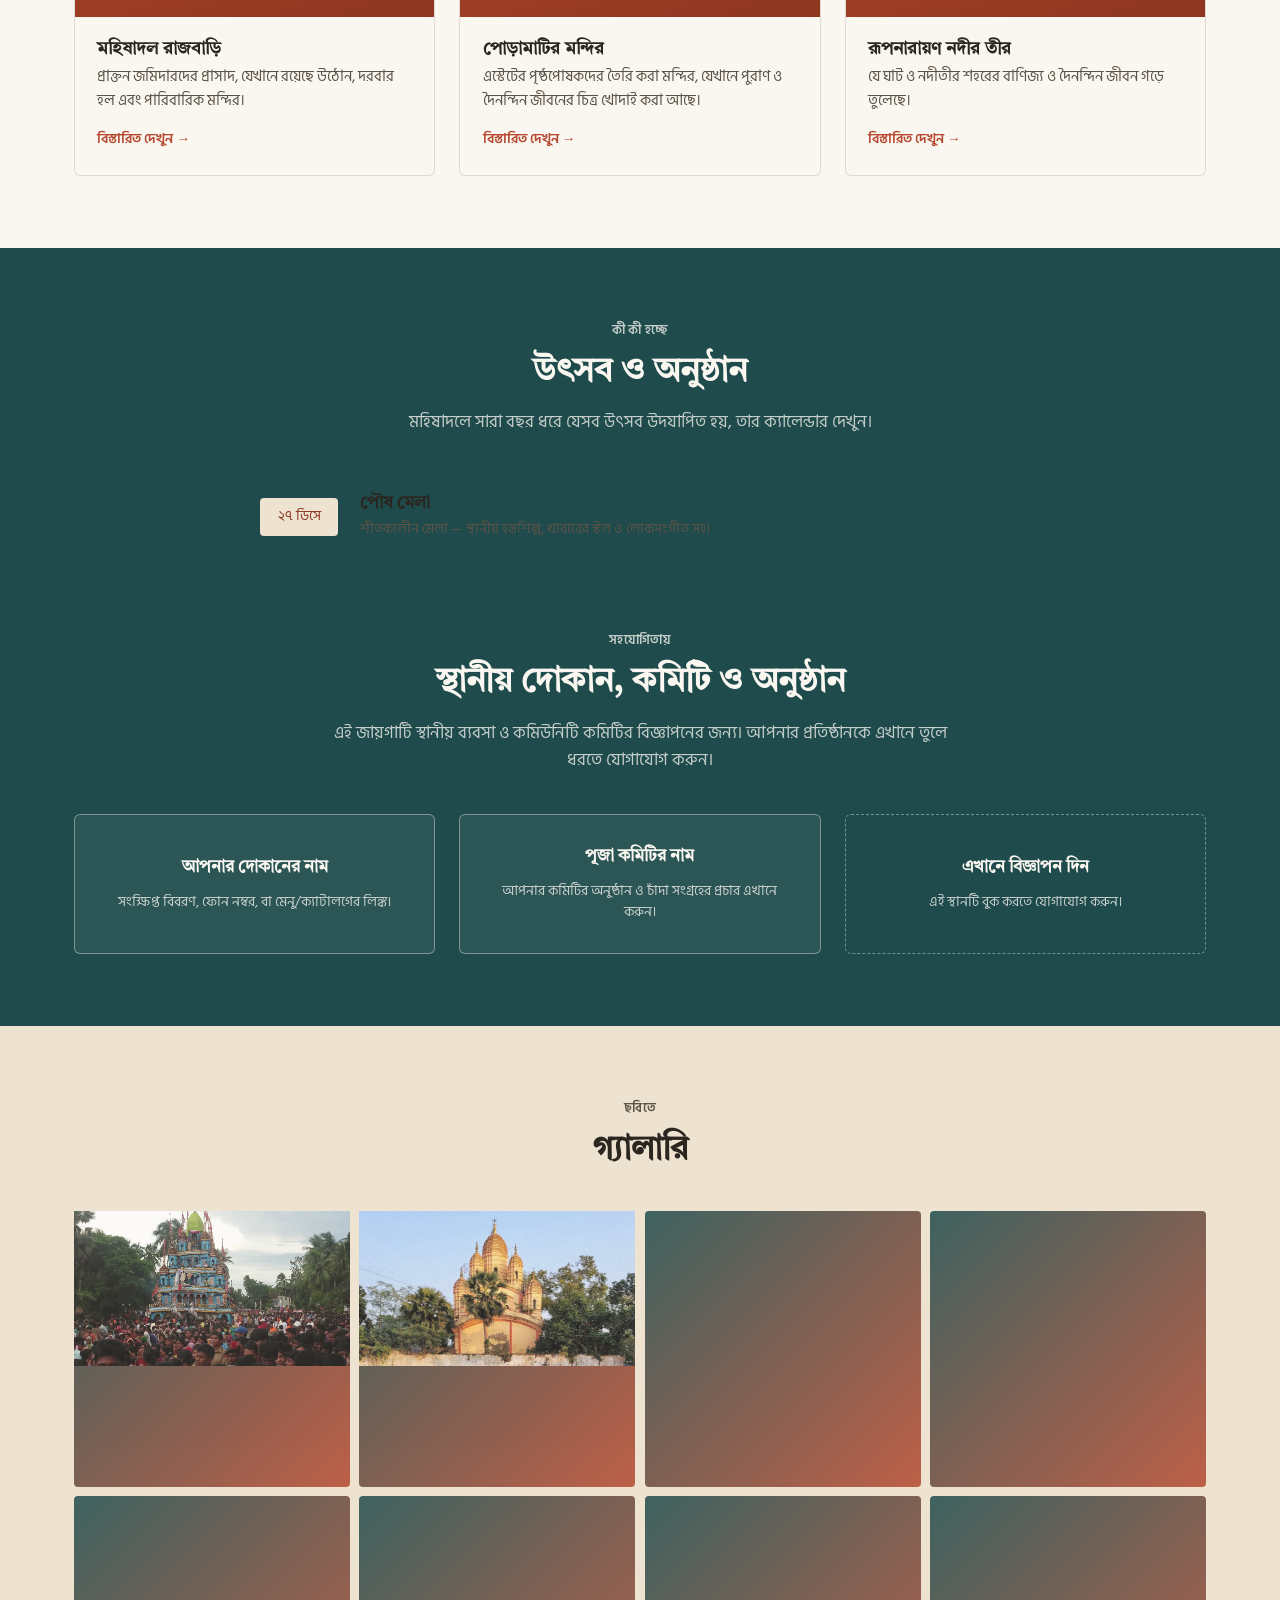
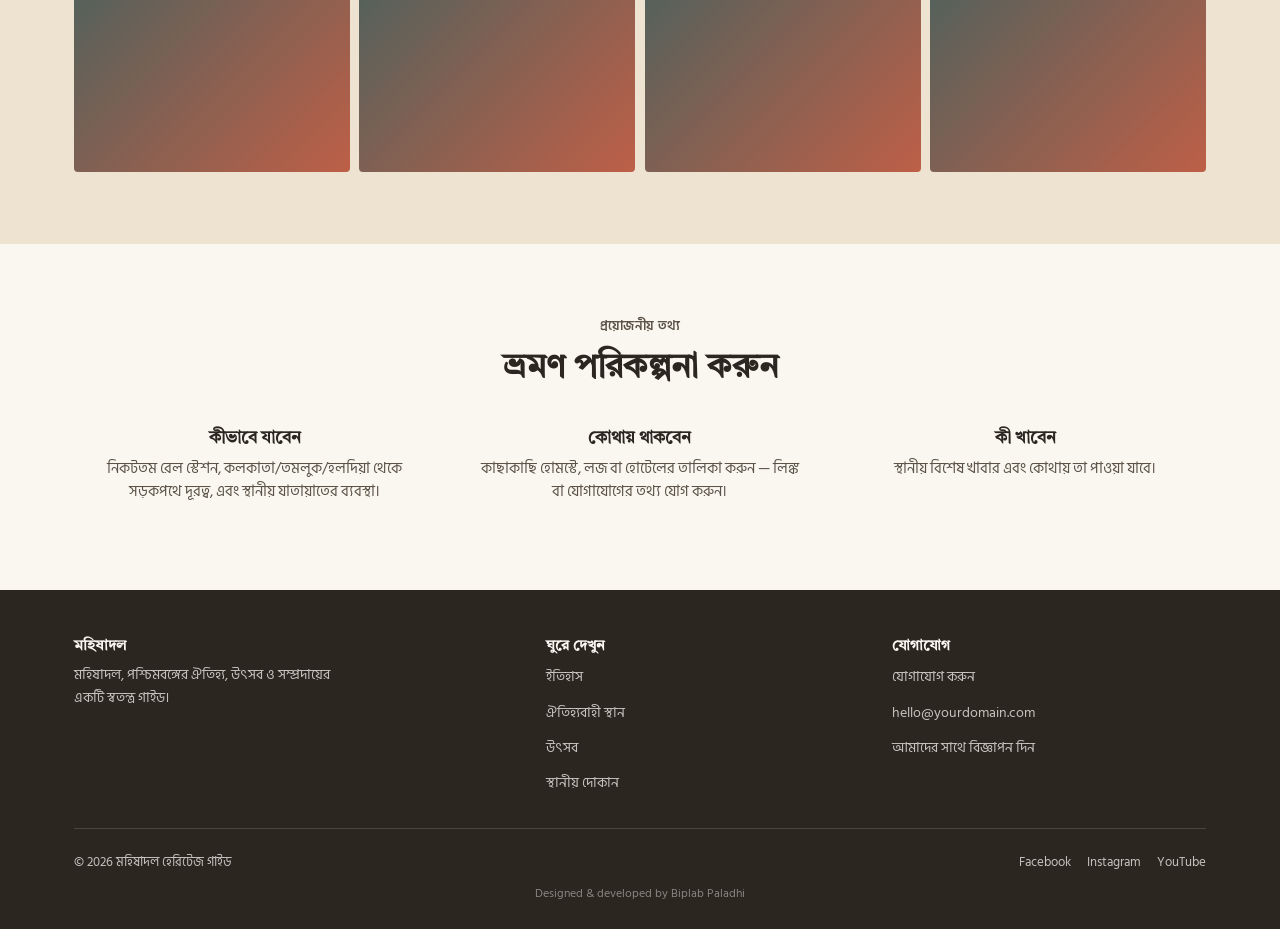
==== commit dc472825: "Add files via upload" ====
--- a/index.html
+++ b/index.html
@@ -159,8 +159,8 @@
       <h2>গ্যালারি</h2>
     </div>
     <div class="gallery-grid">
-      <div class="gallery-tile"></div>
-      <div class="gallery-tile"></div>
+      <div class="gallery-tile"><img src="images/rath-utsav.jpg" alt="মহিষাদল রথযাত্রা উৎসবে জনসমাগম" loading="lazy"></div>
+      <div class="gallery-tile"><img src="images/gopaljiu.jpg" alt="গোপালজিউ মন্দিরের চূড়া" loading="lazy"></div>
       <div class="gallery-tile"></div>
       <div class="gallery-tile"></div>
       <div class="gallery-tile"></div>
--- a/styles.css
+++ b/styles.css
@@ -411,6 +411,13 @@
 }
 .social-row { display: flex; gap: 1rem; }
 
+.footer-credit {
+  text-align: center;
+  font-size: 0.72rem;
+  color: rgba(250,247,241,0.45);
+  margin: 0.8rem 0 0;
+}
+
 /* =========================================================
    Responsive
    ========================================================= */
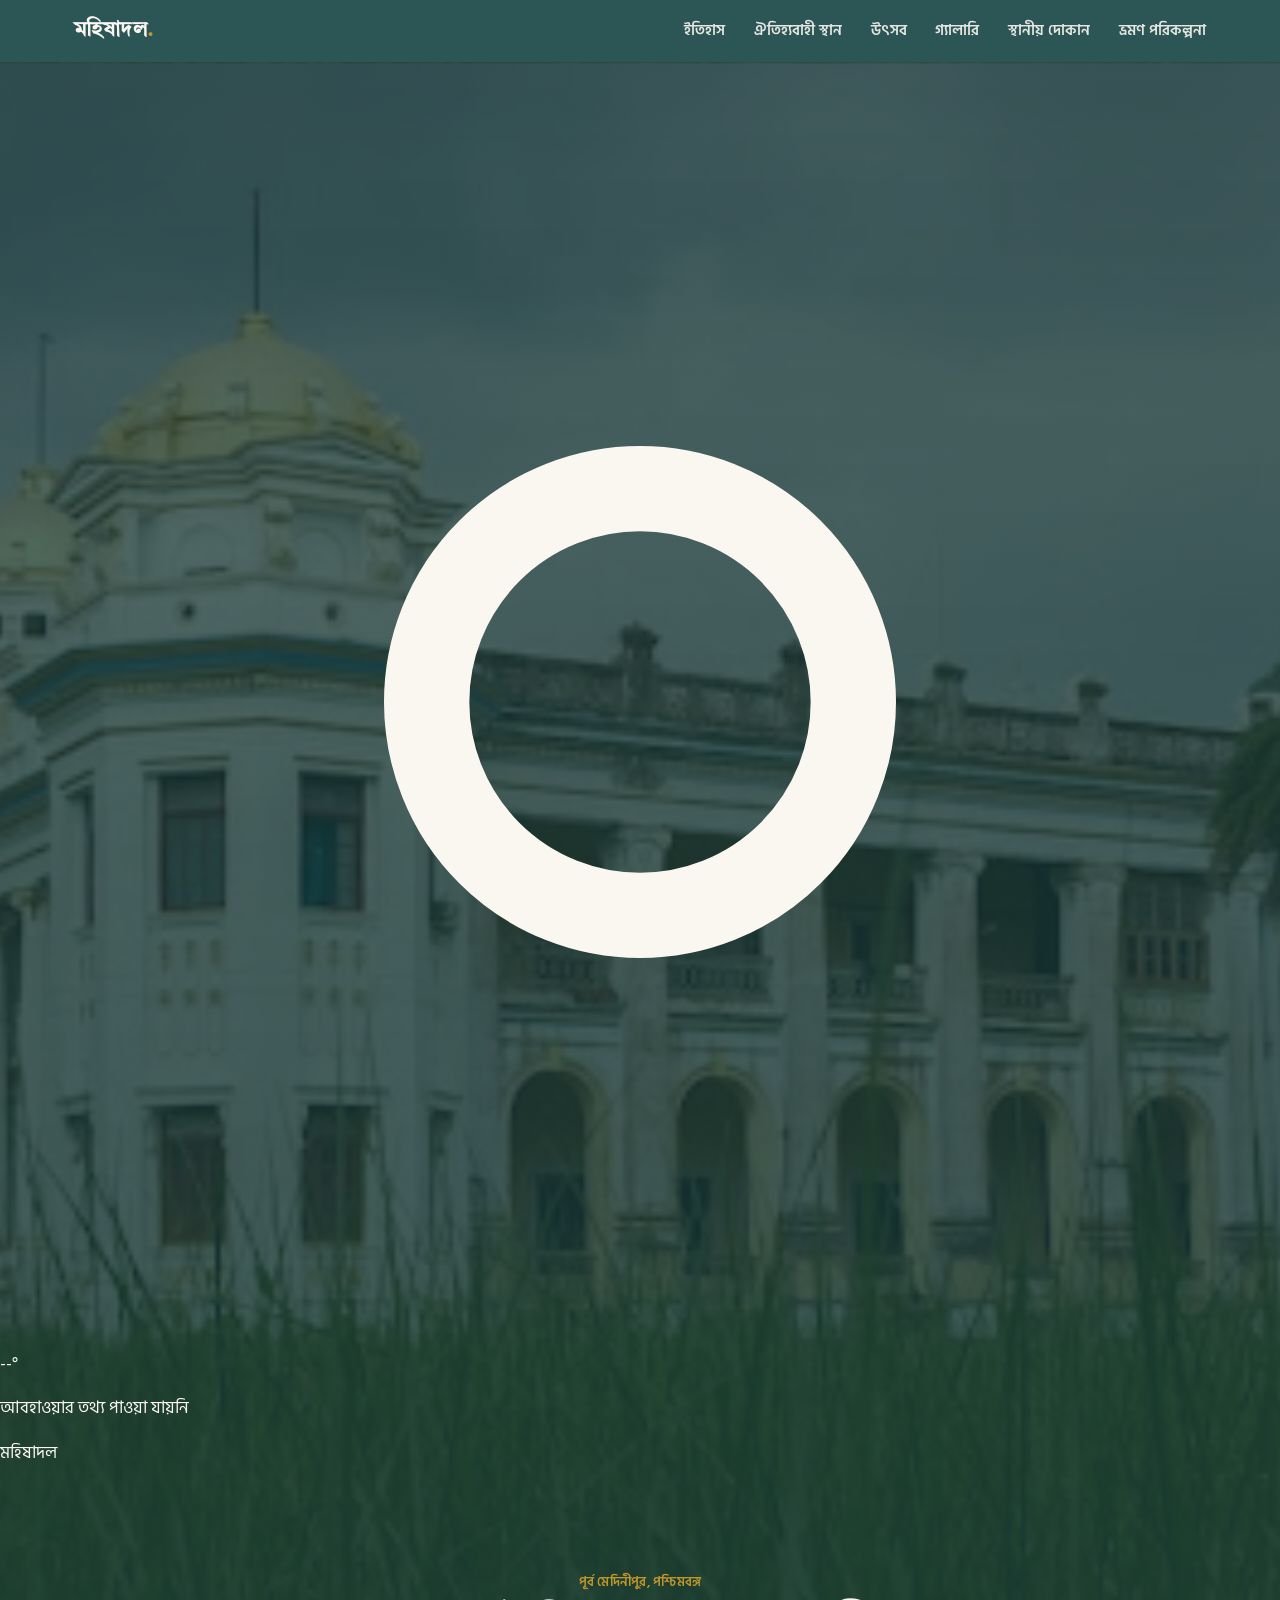
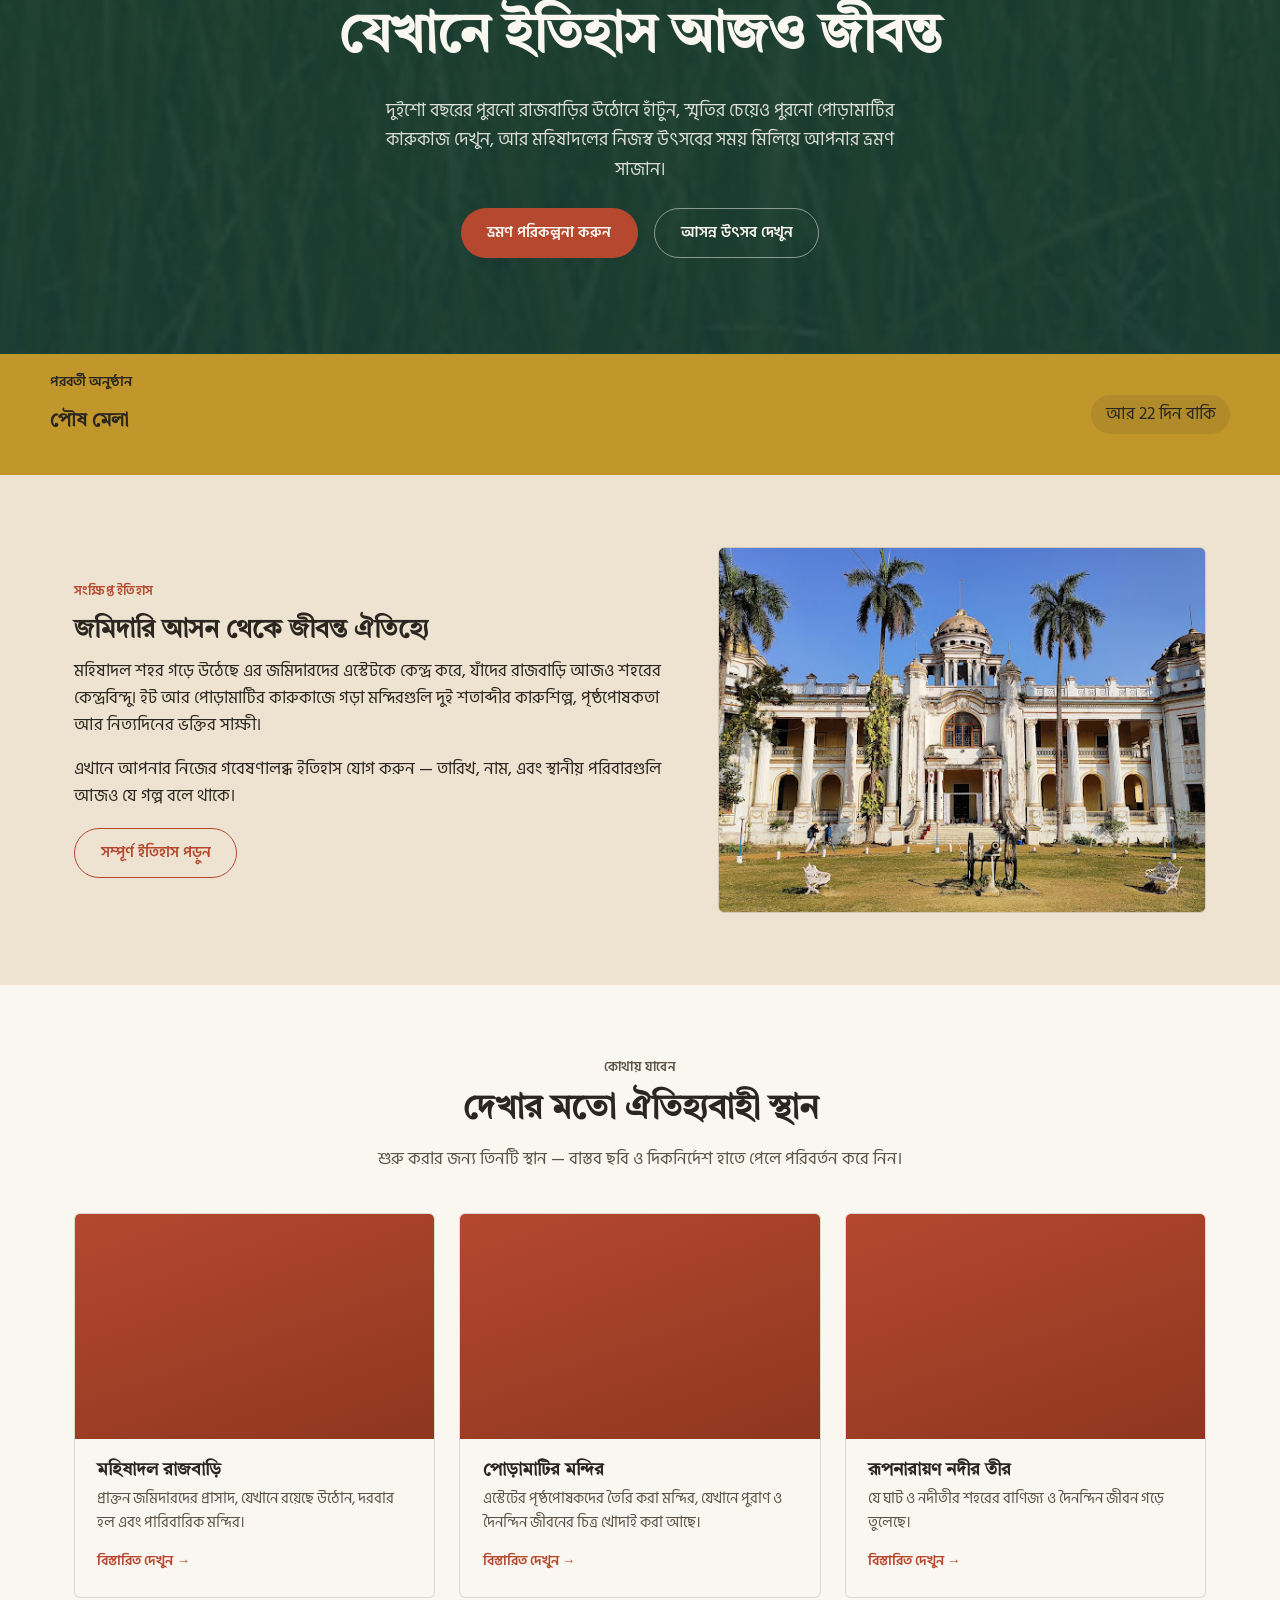
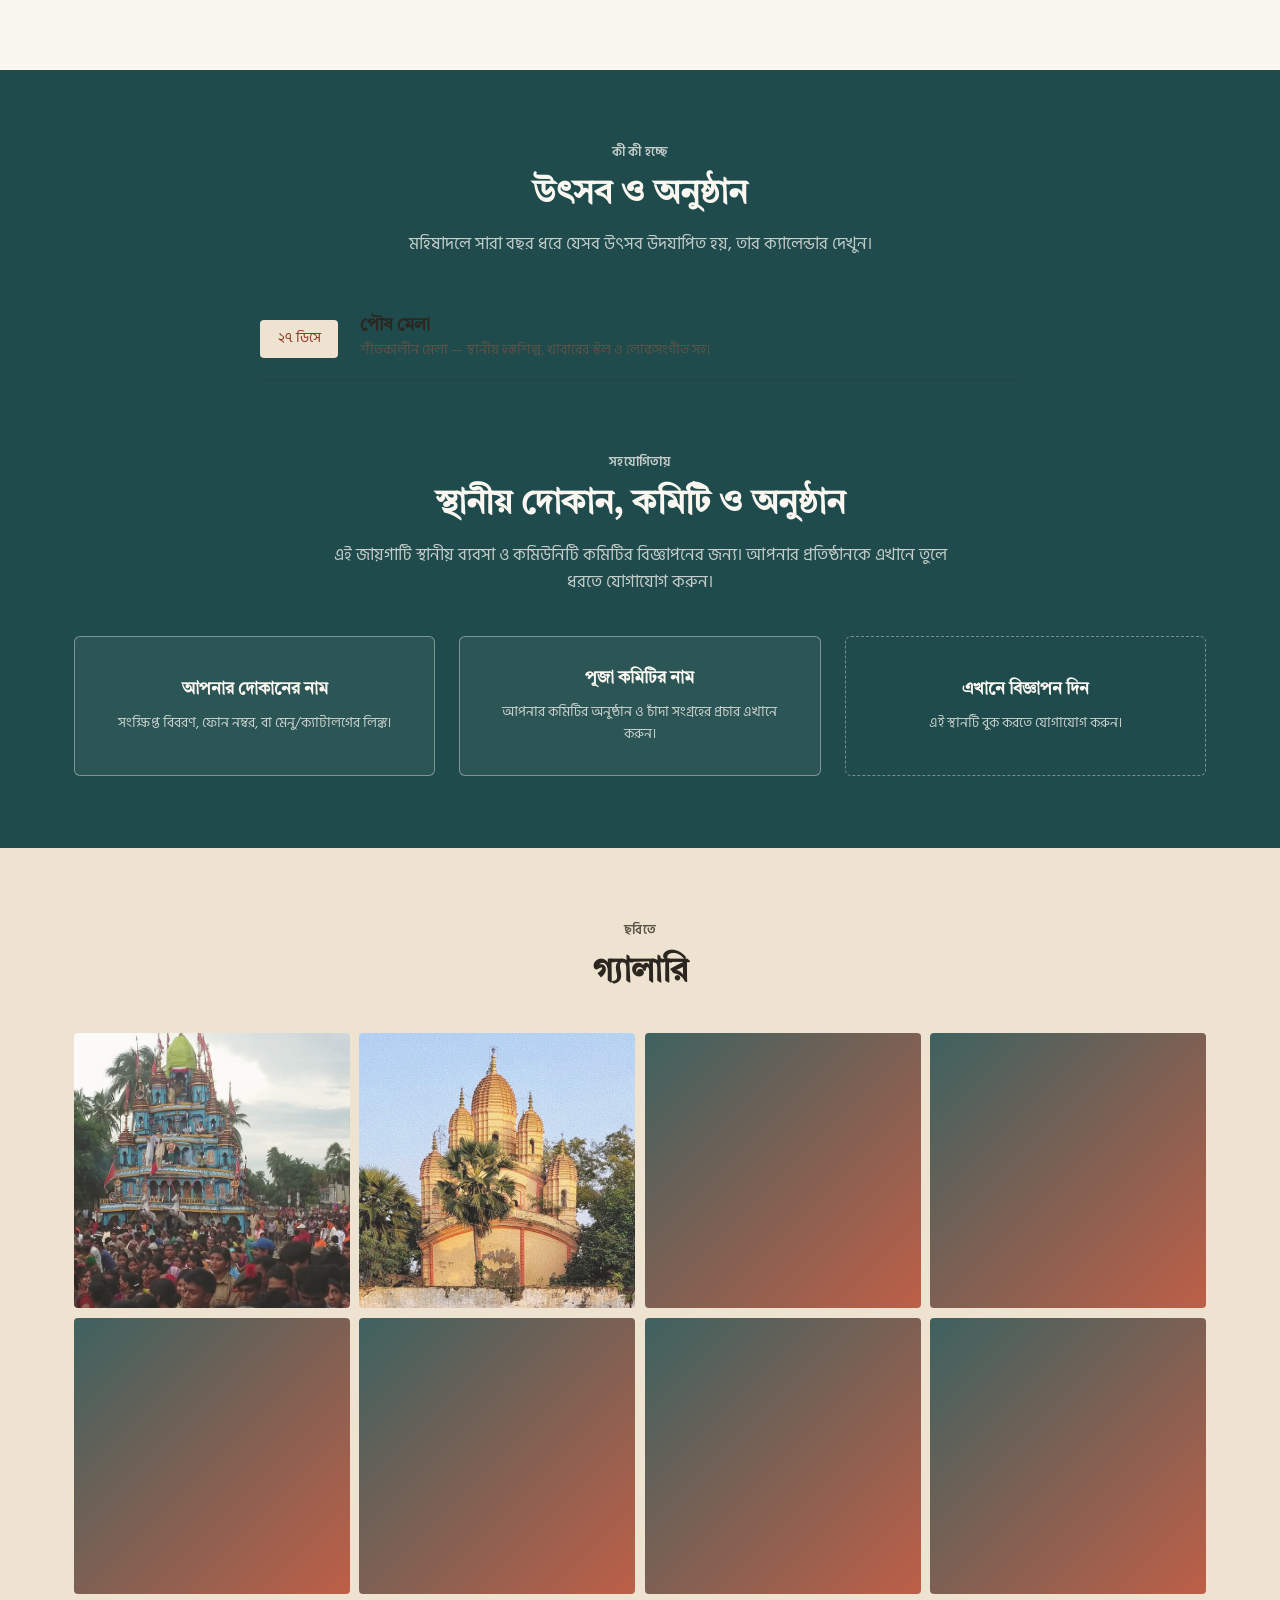
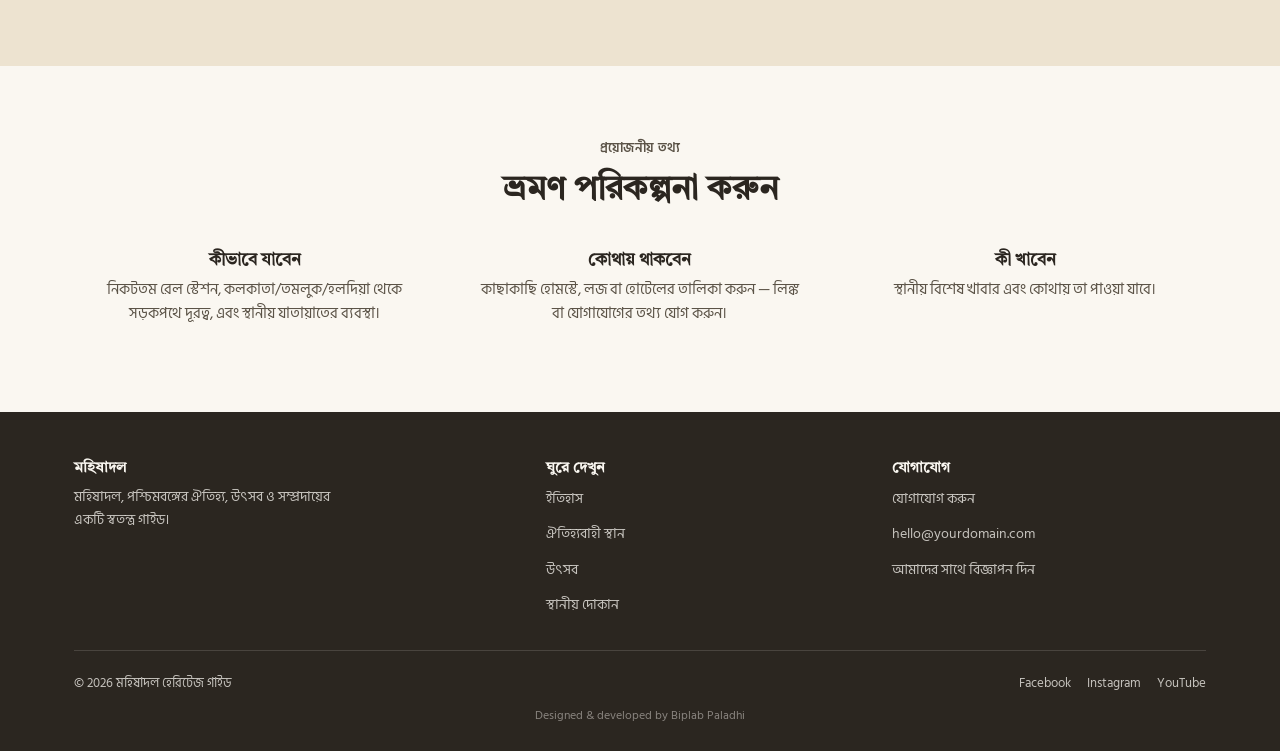
==== commit 2bc7b8f6: "Add files via upload" ====
--- a/index.html
+++ b/index.html
@@ -37,6 +37,16 @@
 
 <!-- ============ হিরো ============ -->
 <section class="hero">
+  <div class="weather-widget" id="weather-widget" aria-live="polite">
+    <div class="weather-icon" id="weather-icon">
+      <svg viewBox="0 0 24 24" fill="none" stroke="currentColor" stroke-width="1.6"><circle cx="12" cy="12" r="4"></circle></svg>
+    </div>
+    <div class="weather-info">
+      <p class="weather-temp" id="weather-temp">--°</p>
+      <p class="weather-desc" id="weather-desc">আবহাওয়া লোড হচ্ছে…</p>
+      <p class="weather-meta" id="weather-meta">মহিষাদল</p>
+    </div>
+  </div>
   <div class="container">
     <p class="eyebrow">পূর্ব মেদিনীপুর, পশ্চিমবঙ্গ</p>
     <h1>যেখানে ইতিহাস আজও জীবন্ত</h1>
@@ -234,5 +244,6 @@
 </footer>
 
 <script src="script.js"></script>
+<script src="weather.js"></script>
 </body>
 </html>
--- a/styles.css
+++ b/styles.css
@@ -369,6 +369,13 @@
   border-radius: 4px;
   background: linear-gradient(135deg, var(--indigo-dusk) 0%, var(--terracotta) 100%);
   opacity: 0.85;
+  overflow: hidden;
+}
+.gallery-tile img {
+  width: 100%;
+  height: 100%;
+  object-fit: cover;
+  display: block;
 }
 
 /* -- Visitor info -- */
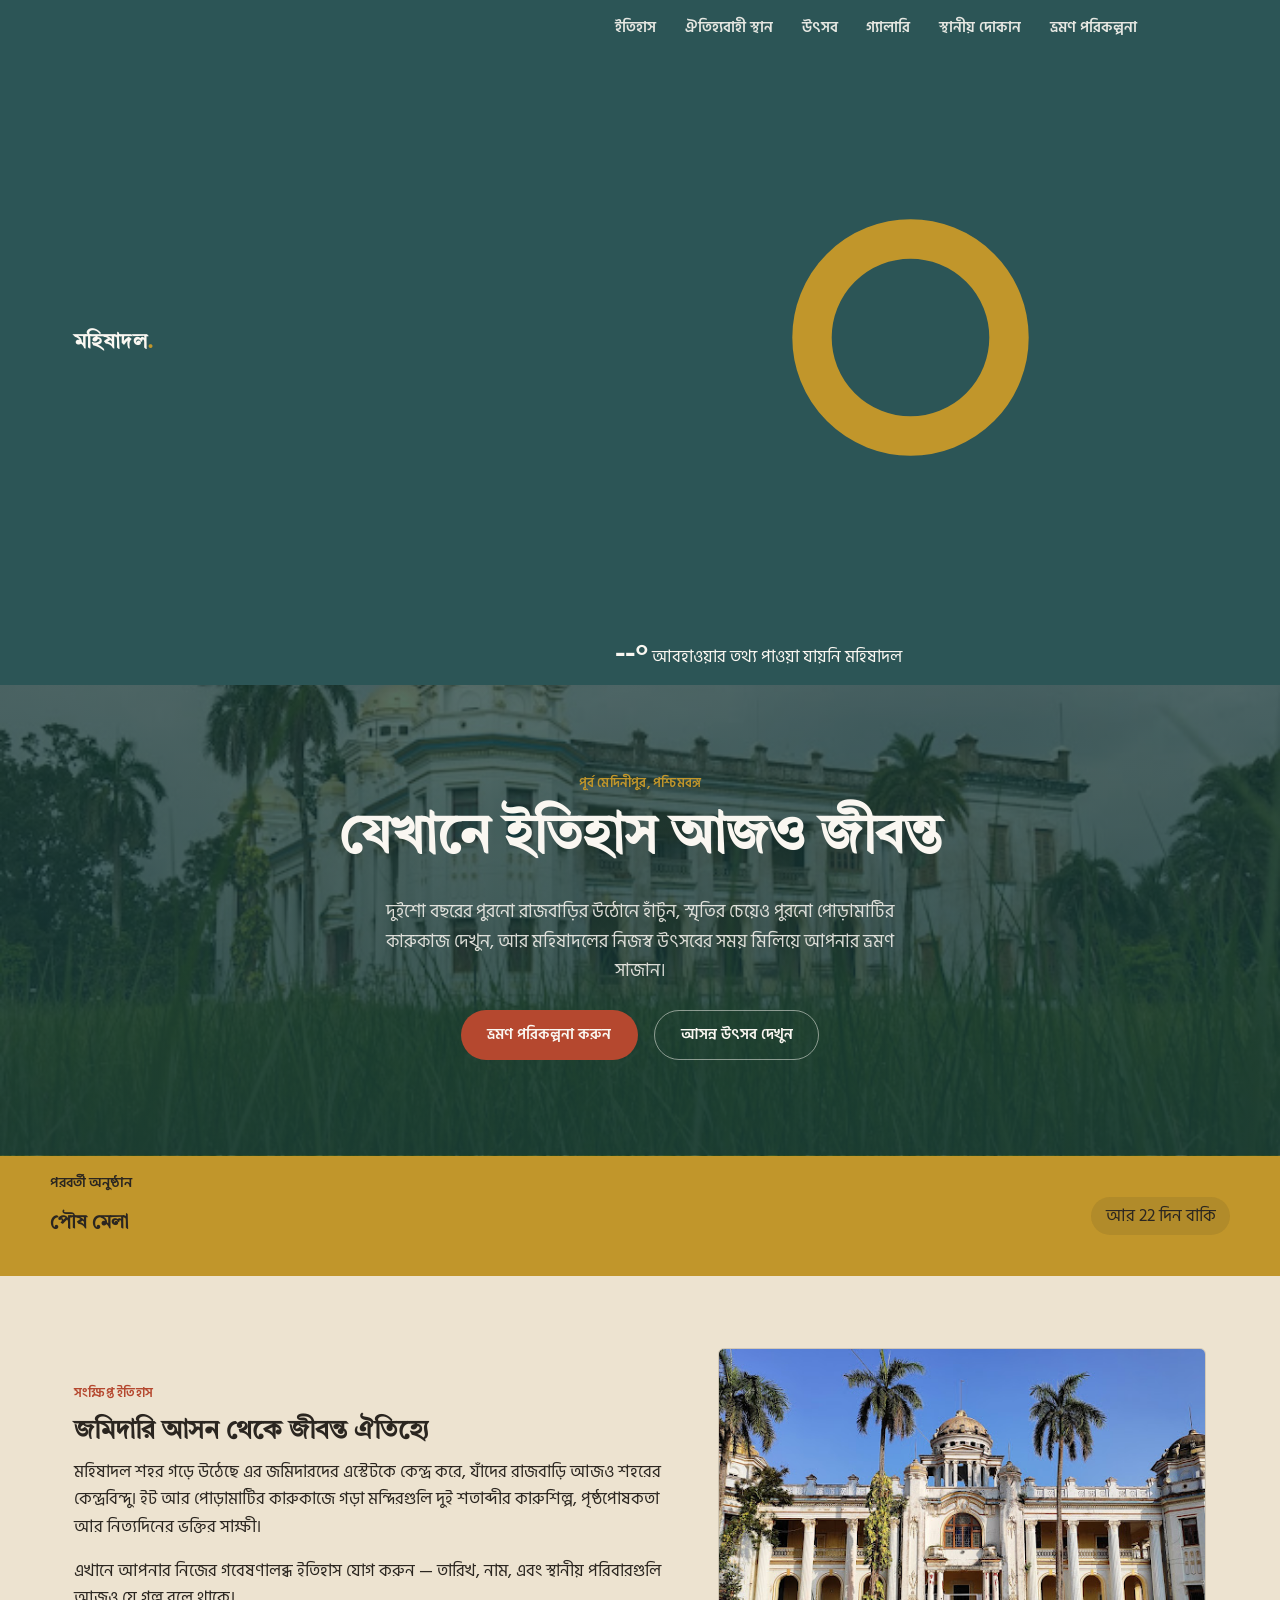
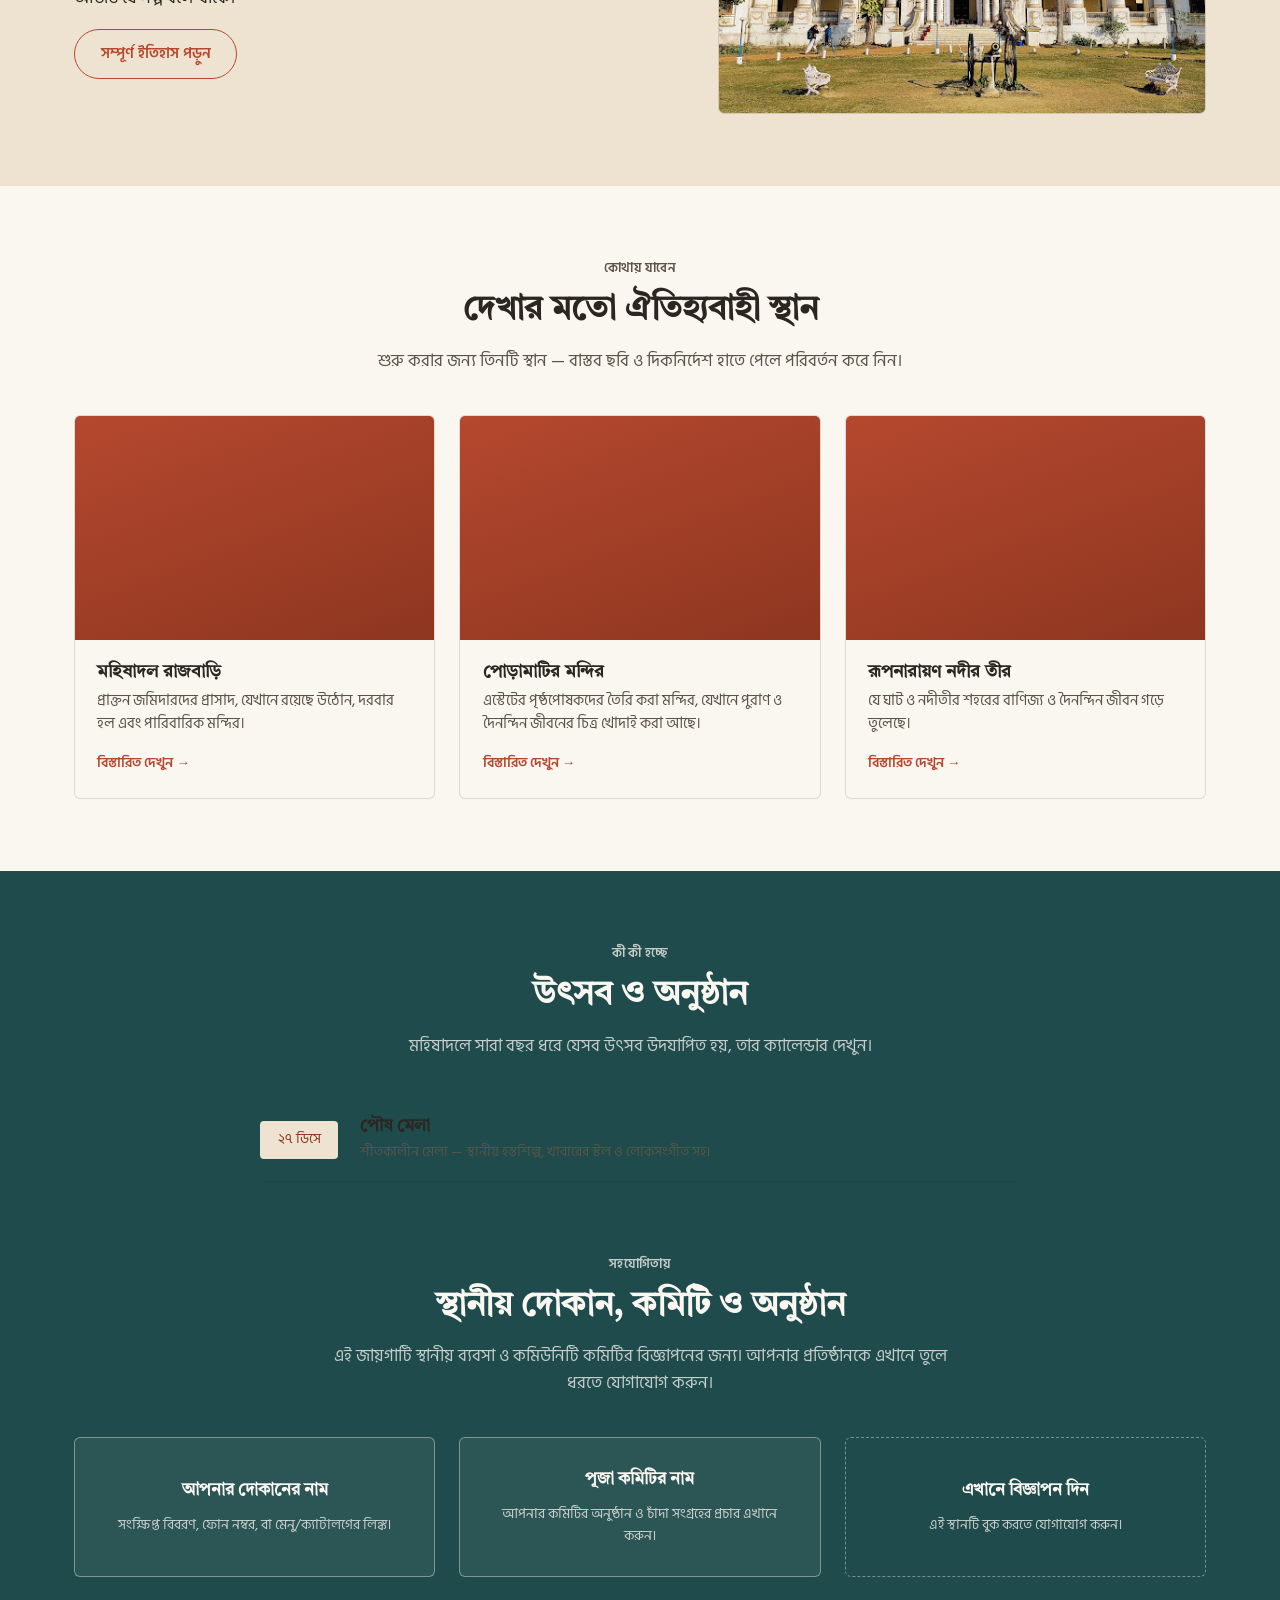
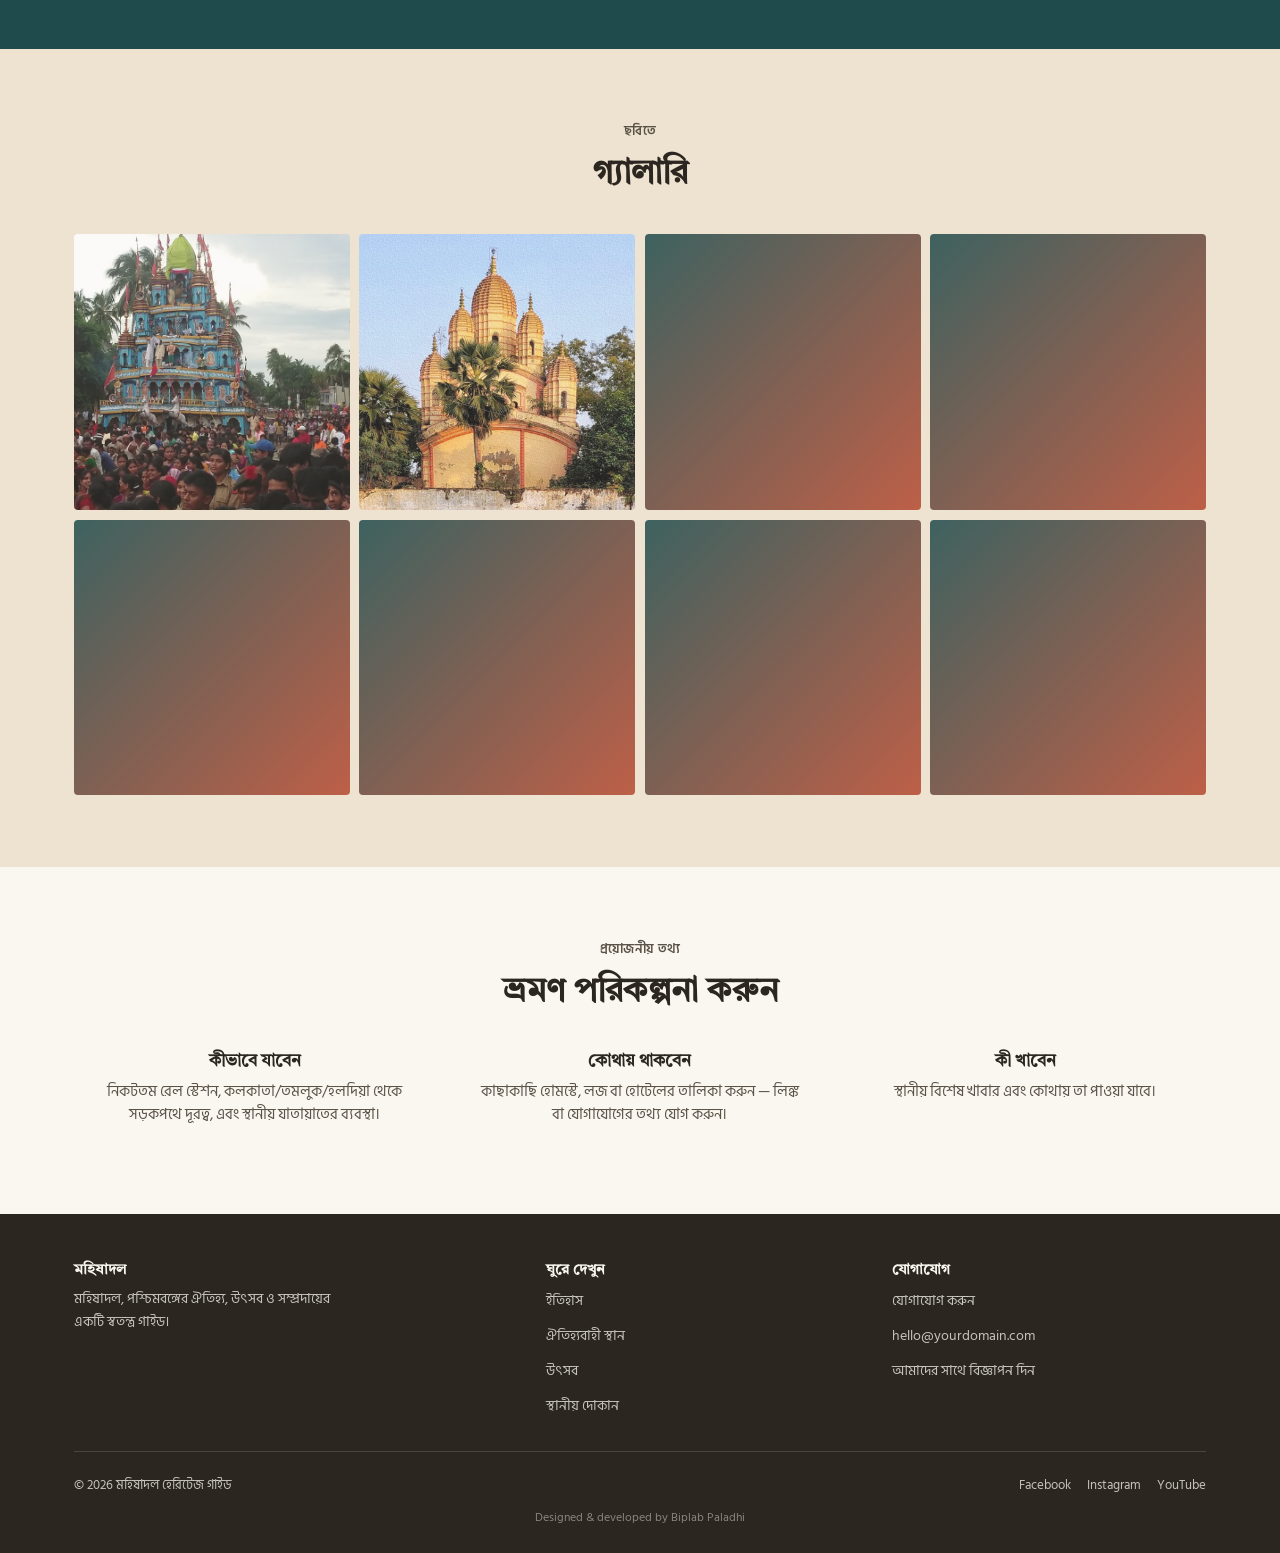
==== commit 63993964: "Add files via upload" ====
--- a/index.html
+++ b/index.html
@@ -21,32 +21,32 @@
 <header class="site-header">
   <div class="container">
     <a href="#" class="logo">মহিষাদল<span>.</span></a>
-    <nav class="main-nav" id="main-nav">
-      <ul>
-        <li><a href="#history">ইতিহাস</a></li>
-        <li><a href="#heritage">ঐতিহ্যবাহী স্থান</a></li>
-        <li><a href="#festivals">উৎসব</a></li>
-        <li><a href="#gallery">গ্যালারি</a></li>
-        <li><a href="#promotions">স্থানীয় দোকান</a></li>
-        <li><a href="#visit">ভ্রমণ পরিকল্পনা</a></li>
-      </ul>
-    </nav>
+    <div class="nav-group">
+      <nav class="main-nav" id="main-nav">
+        <ul>
+          <li><a href="#history">ইতিহাস</a></li>
+          <li><a href="#heritage">ঐতিহ্যবাহী স্থান</a></li>
+          <li><a href="#festivals">উৎসব</a></li>
+          <li><a href="#gallery">গ্যালারি</a></li>
+          <li><a href="#promotions">স্থানীয় দোকান</a></li>
+          <li><a href="#visit">ভ্রমণ পরিকল্পনা</a></li>
+        </ul>
+      </nav>
+      <div class="weather-chip" id="weather-widget" aria-live="polite" title="মহিষাদলের আবহাওয়া">
+        <span class="weather-icon" id="weather-icon">
+          <svg viewBox="0 0 24 24" fill="none" stroke="currentColor" stroke-width="1.6"><circle cx="12" cy="12" r="4"></circle></svg>
+        </span>
+        <span class="weather-temp" id="weather-temp">--°</span>
+        <span class="sr-only" id="weather-desc"></span>
+        <span class="sr-only" id="weather-meta"></span>
+      </div>
+    </div>
     <button class="nav-toggle" id="nav-toggle" aria-label="মেনু খুলুন/বন্ধ করুন" aria-expanded="false">&#9776;</button>
   </div>
 </header>
 
 <!-- ============ হিরো ============ -->
 <section class="hero">
-  <div class="weather-widget" id="weather-widget" aria-live="polite">
-    <div class="weather-icon" id="weather-icon">
-      <svg viewBox="0 0 24 24" fill="none" stroke="currentColor" stroke-width="1.6"><circle cx="12" cy="12" r="4"></circle></svg>
-    </div>
-    <div class="weather-info">
-      <p class="weather-temp" id="weather-temp">--°</p>
-      <p class="weather-desc" id="weather-desc">আবহাওয়া লোড হচ্ছে…</p>
-      <p class="weather-meta" id="weather-meta">মহিষাদল</p>
-    </div>
-  </div>
   <div class="container">
     <p class="eyebrow">পূর্ব মেদিনীপুর, পশ্চিমবঙ্গ</p>
     <h1>যেখানে ইতিহাস আজও জীবন্ত</h1>
--- a/styles.css
+++ b/styles.css
@@ -426,6 +426,60 @@
 }
 
 /* =========================================================
+   Weather widget
+   ========================================================= */
+.weather-widget {
+  position: absolute;
+  top: 6.5rem;
+  right: 1.5rem;
+  z-index: 3;
+  display: flex;
+  align-items: center;
+  gap: 0.9rem;
+  background: rgba(250, 247, 241, 0.1);
+  border: 1px solid rgba(193, 150, 43, 0.55);
+  backdrop-filter: blur(8px);
+  -webkit-backdrop-filter: blur(8px);
+  border-radius: 16px;
+  padding: 0.9rem 1.2rem;
+  color: var(--paper);
+  box-shadow: 0 8px 24px rgba(0,0,0,0.18);
+}
+.weather-icon {
+  width: 40px;
+  height: 40px;
+  flex-shrink: 0;
+  color: var(--gold);
+}
+.weather-icon svg { width: 100%; height: 100%; }
+.weather-temp {
+  font-family: var(--font-display);
+  font-size: 1.7rem;
+  font-weight: 600;
+  margin: 0;
+  line-height: 1;
+}
+.weather-desc {
+  font-size: 0.85rem;
+  margin: 0.2rem 0 0;
+  color: rgba(250, 247, 241, 0.9);
+}
+.weather-meta {
+  font-size: 0.72rem;
+  margin: 0.15rem 0 0;
+  color: rgba(250, 247, 241, 0.6);
+  font-family: var(--font-mono);
+}
+
+@media (max-width: 640px) {
+  .weather-widget {
+    position: static;
+    margin: 0 auto 1.5rem;
+    width: fit-content;
+  }
+}
+
+/* =========================================================
    Responsive
    ========================================================= */
 @media (max-width: 900px) {
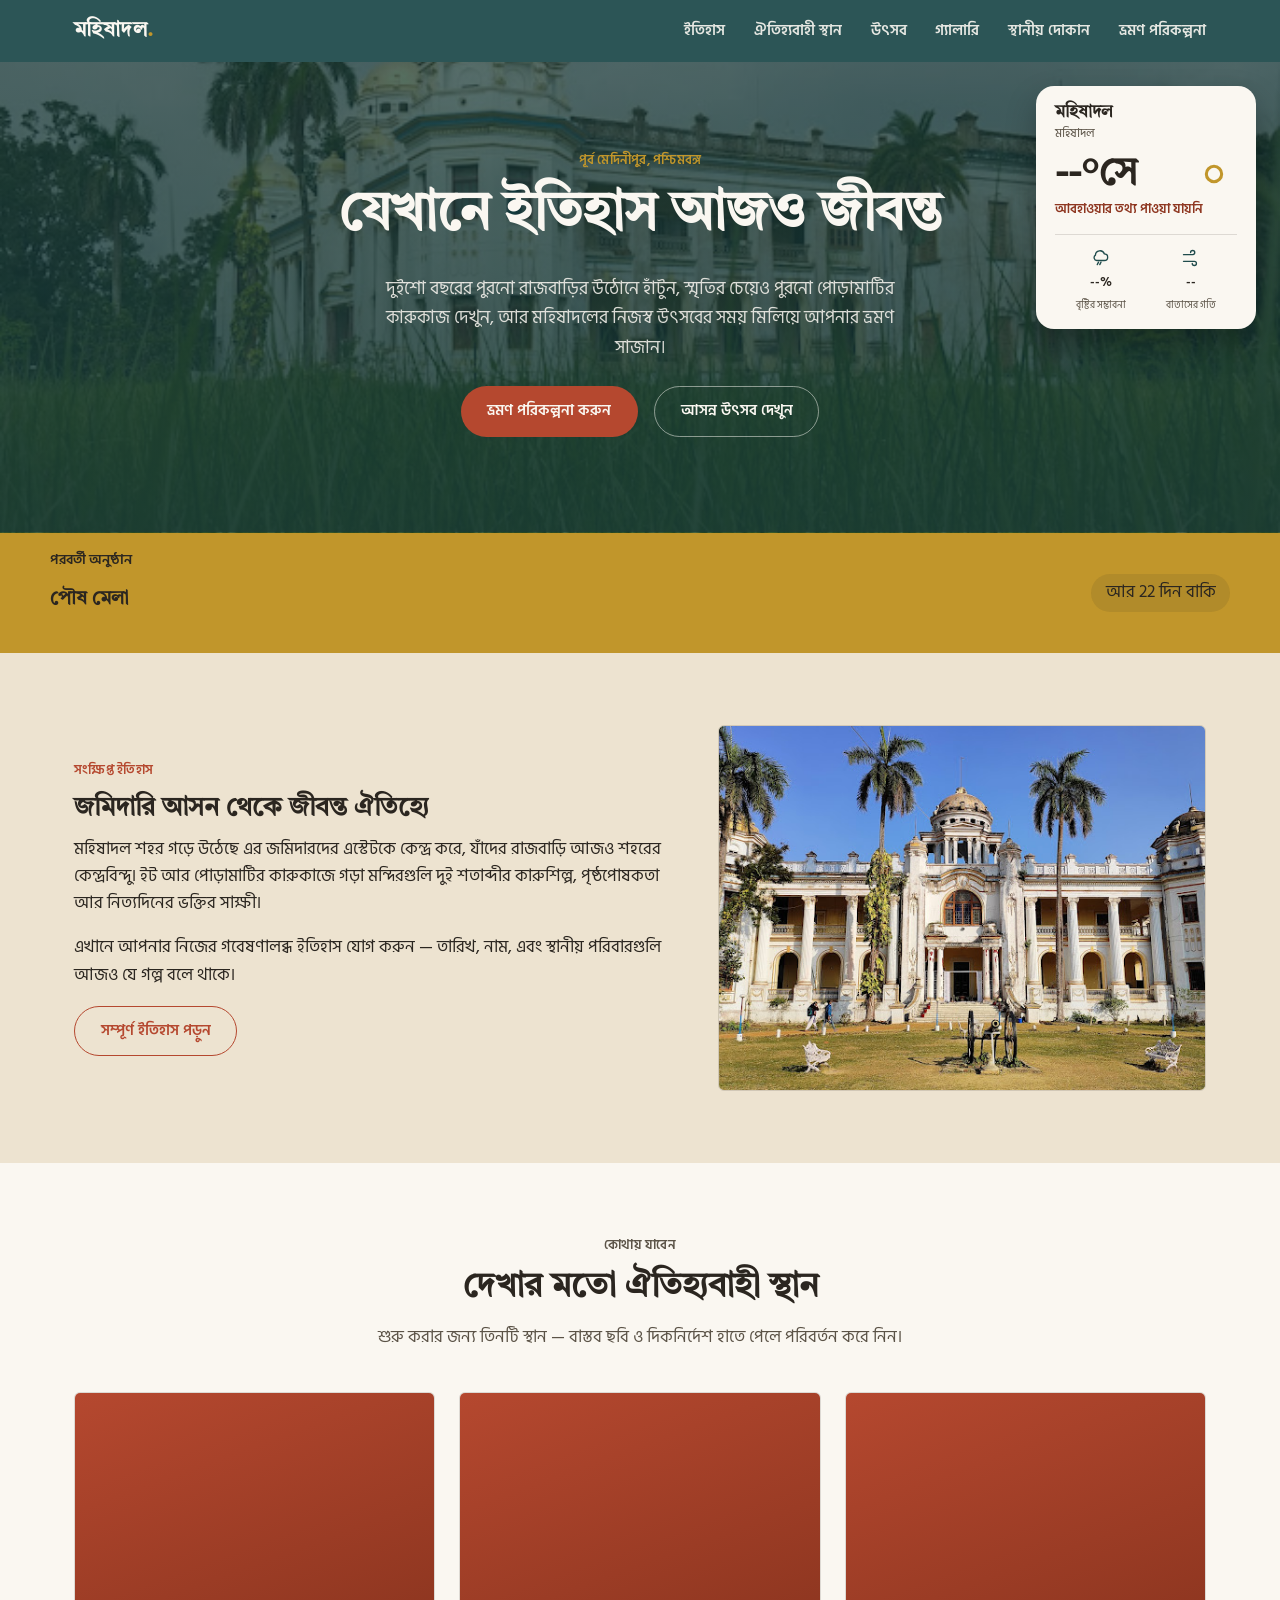
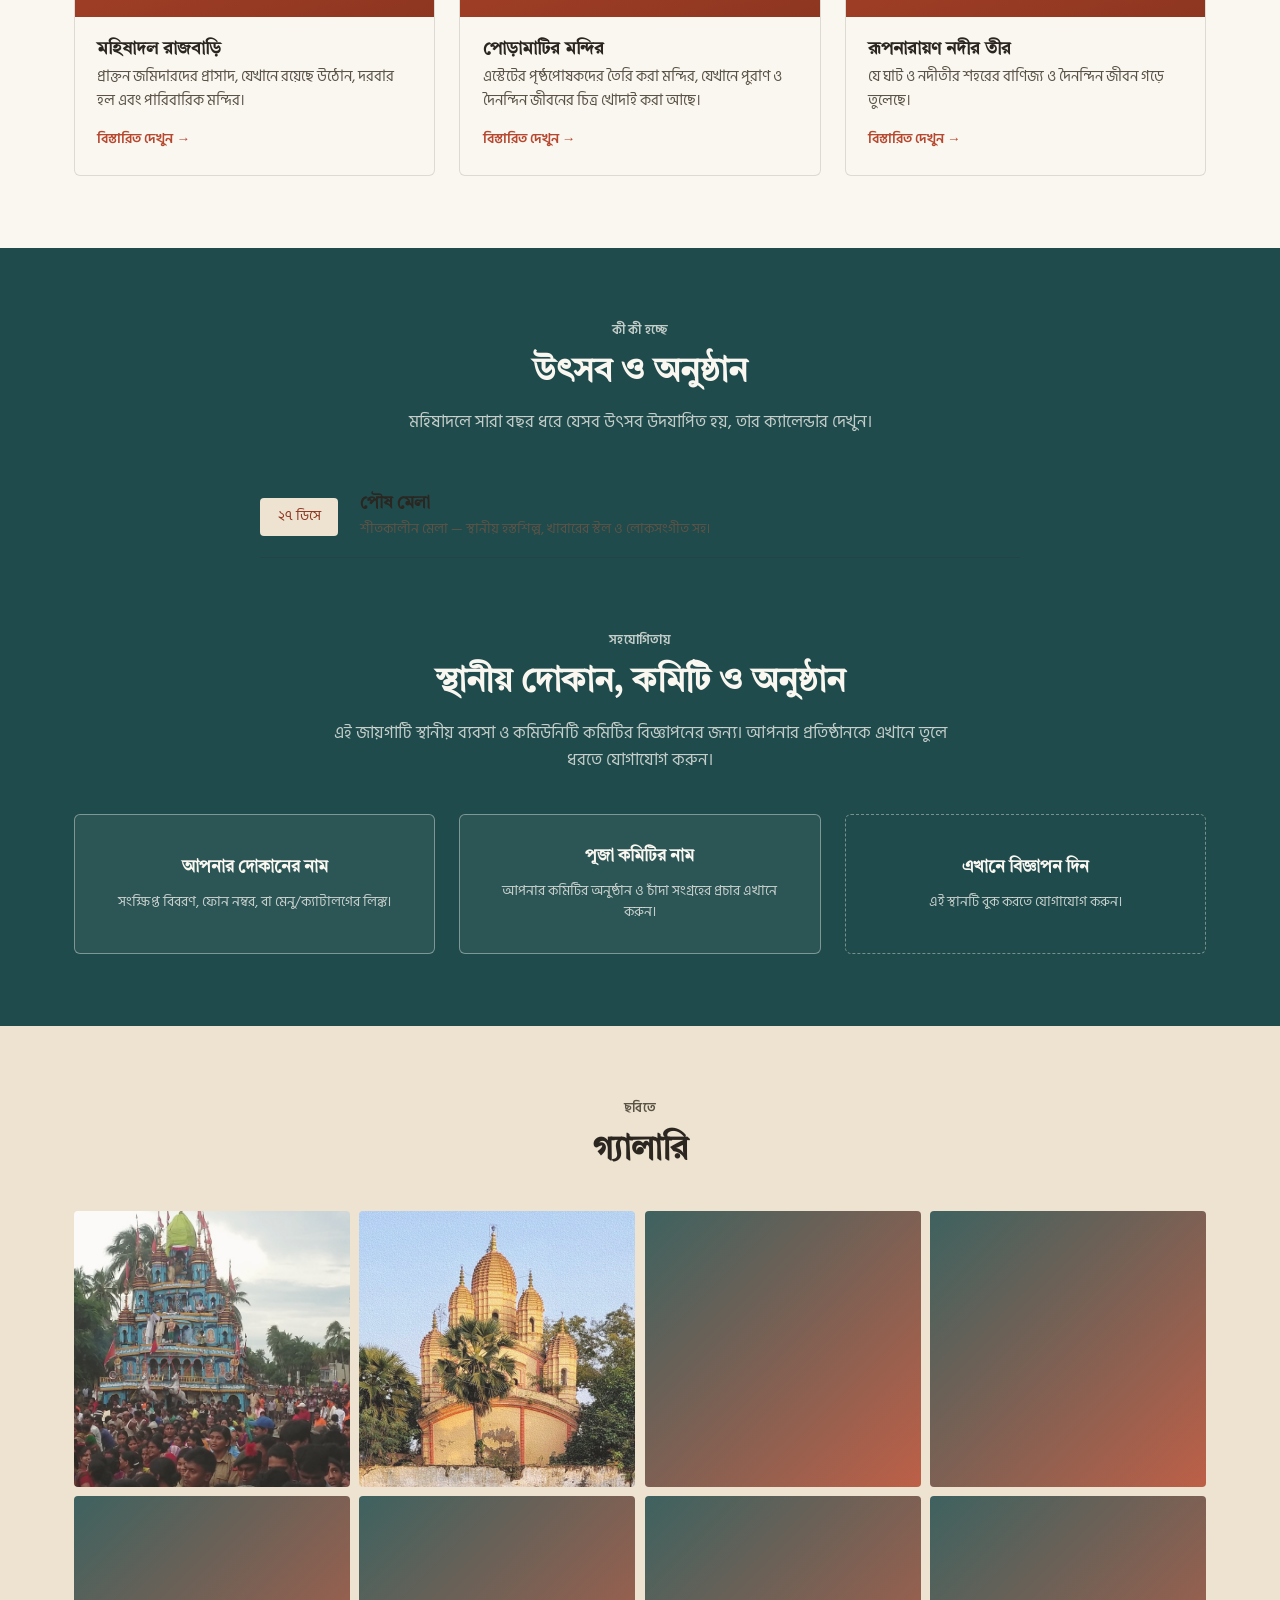
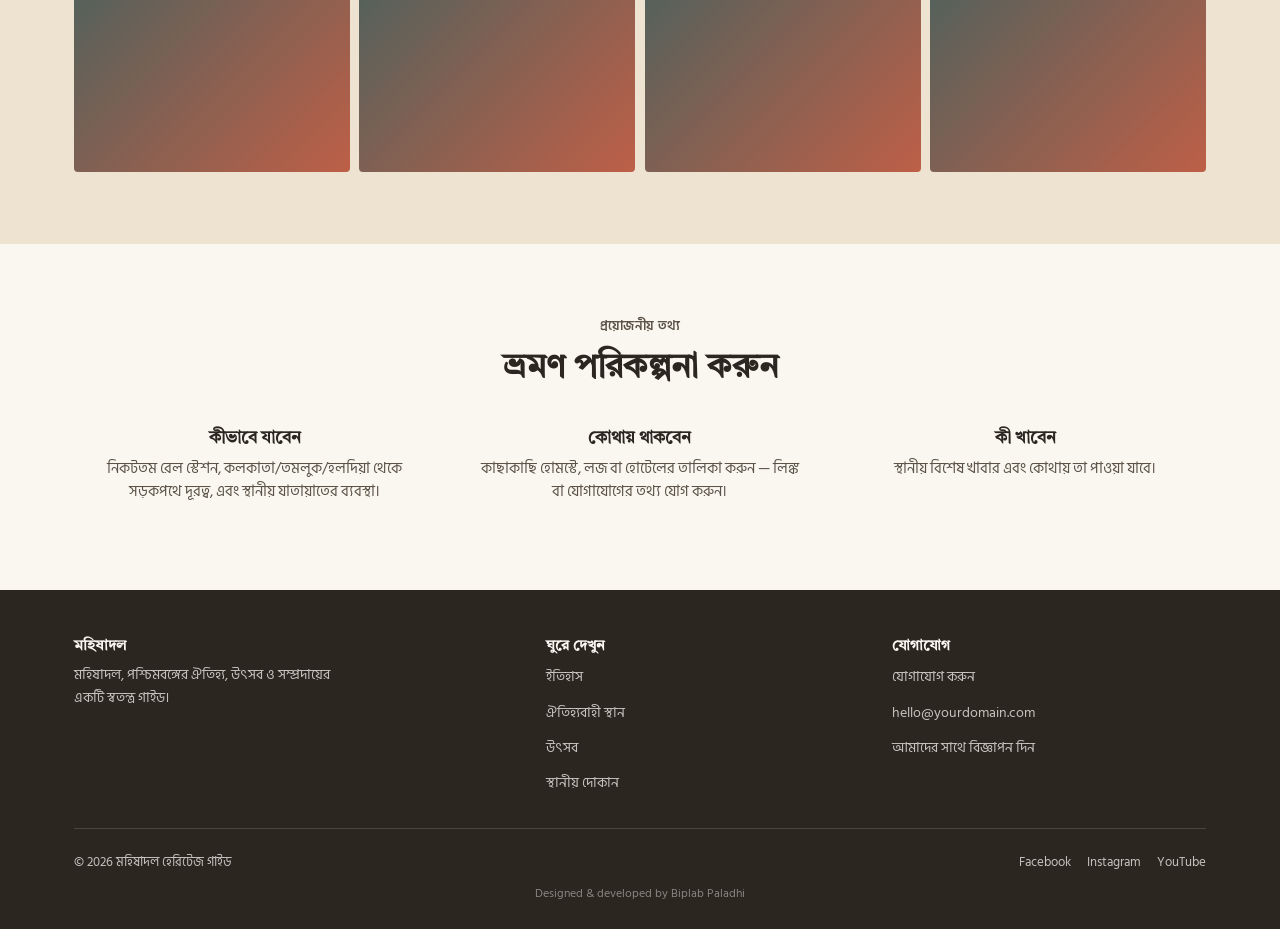
==== commit 4f2cc04a: "Add files via upload" ====
--- a/index.html
+++ b/index.html
@@ -21,32 +21,47 @@
 <header class="site-header">
   <div class="container">
     <a href="#" class="logo">মহিষাদল<span>.</span></a>
-    <div class="nav-group">
-      <nav class="main-nav" id="main-nav">
-        <ul>
-          <li><a href="#history">ইতিহাস</a></li>
-          <li><a href="#heritage">ঐতিহ্যবাহী স্থান</a></li>
-          <li><a href="#festivals">উৎসব</a></li>
-          <li><a href="#gallery">গ্যালারি</a></li>
-          <li><a href="#promotions">স্থানীয় দোকান</a></li>
-          <li><a href="#visit">ভ্রমণ পরিকল্পনা</a></li>
-        </ul>
-      </nav>
-      <div class="weather-chip" id="weather-widget" aria-live="polite" title="মহিষাদলের আবহাওয়া">
-        <span class="weather-icon" id="weather-icon">
-          <svg viewBox="0 0 24 24" fill="none" stroke="currentColor" stroke-width="1.6"><circle cx="12" cy="12" r="4"></circle></svg>
-        </span>
-        <span class="weather-temp" id="weather-temp">--°</span>
-        <span class="sr-only" id="weather-desc"></span>
-        <span class="sr-only" id="weather-meta"></span>
-      </div>
-    </div>
+    <nav class="main-nav" id="main-nav">
+      <ul>
+        <li><a href="#history">ইতিহাস</a></li>
+        <li><a href="#heritage">ঐতিহ্যবাহী স্থান</a></li>
+        <li><a href="#festivals">উৎসব</a></li>
+        <li><a href="#gallery">গ্যালারি</a></li>
+        <li><a href="#promotions">স্থানীয় দোকান</a></li>
+        <li><a href="#visit">ভ্রমণ পরিকল্পনা</a></li>
+      </ul>
+    </nav>
     <button class="nav-toggle" id="nav-toggle" aria-label="মেনু খুলুন/বন্ধ করুন" aria-expanded="false">&#9776;</button>
   </div>
 </header>
 
 <!-- ============ হিরো ============ -->
 <section class="hero">
+  <div class="weather-card" id="weather-widget" aria-live="polite">
+    <div class="weather-card-head">
+      <p class="weather-location">মহিষাদল</p>
+      <p class="weather-datetime" id="weather-datetime">লোড হচ্ছে…</p>
+    </div>
+    <div class="weather-card-main">
+      <p class="weather-temp" id="weather-temp">--°সে</p>
+      <div class="weather-icon" id="weather-icon">
+        <svg viewBox="0 0 24 24" fill="none" stroke="currentColor" stroke-width="1.6"><circle cx="12" cy="12" r="4"></circle></svg>
+      </div>
+    </div>
+    <p class="weather-desc" id="weather-desc"></p>
+    <div class="weather-card-stats">
+      <div class="weather-stat">
+        <svg class="weather-stat-icon" viewBox="0 0 24 24" fill="none" stroke="currentColor" stroke-width="1.6" stroke-linecap="round"><path d="M7 15h9a4 4 0 0 0 0-8 5.5 5.5 0 0 0-10.7 1.6A3.5 3.5 0 0 0 7 15Z"></path><path d="M12 17l-1.5 3M9 17l-1.5 3"></path></svg>
+        <span class="weather-stat-value" id="weather-precip">--%</span>
+        <span class="weather-stat-label">বৃষ্টির সম্ভাবনা</span>
+      </div>
+      <div class="weather-stat">
+        <svg class="weather-stat-icon" viewBox="0 0 24 24" fill="none" stroke="currentColor" stroke-width="1.6" stroke-linecap="round" stroke-linejoin="round"><path d="M3 8h11a2.5 2.5 0 1 0-2.5-2.5"></path><path d="M3 16h13a2.5 2.5 0 1 1-2.5 2.5"></path></svg>
+        <span class="weather-stat-value" id="weather-wind">--</span>
+        <span class="weather-stat-label">বাতাসের গতি</span>
+      </div>
+    </div>
+  </div>
   <div class="container">
     <p class="eyebrow">পূর্ব মেদিনীপুর, পশ্চিমবঙ্গ</p>
     <h1>যেখানে ইতিহাস আজও জীবন্ত</h1>
--- a/styles.css
+++ b/styles.css
@@ -426,56 +426,94 @@
 }
 
 /* =========================================================
-   Weather widget
-   ========================================================= */
-.weather-widget {
+   Weather card
+   ========================================================= */
+.weather-card {
   position: absolute;
-  top: 6.5rem;
+  top: 1.5rem;
   right: 1.5rem;
   z-index: 3;
-  display: flex;
-  align-items: center;
-  gap: 0.9rem;
-  background: rgba(250, 247, 241, 0.1);
-  border: 1px solid rgba(193, 150, 43, 0.55);
-  backdrop-filter: blur(8px);
-  -webkit-backdrop-filter: blur(8px);
-  border-radius: 16px;
-  padding: 0.9rem 1.2rem;
-  color: var(--paper);
-  box-shadow: 0 8px 24px rgba(0,0,0,0.18);
-}
-.weather-icon {
-  width: 40px;
-  height: 40px;
-  flex-shrink: 0;
-  color: var(--gold);
-}
-.weather-icon svg { width: 100%; height: 100%; }
+  width: 220px;
+  background: var(--paper);
+  border-radius: 18px;
+  padding: 1.1rem 1.2rem 1rem;
+  box-shadow: 0 14px 30px rgba(0,0,0,0.28);
+}
+.weather-card-head { margin-bottom: 0.5rem; }
+.weather-location {
+  font-family: var(--font-display);
+  font-size: 1.05rem;
+  font-weight: 600;
+  color: var(--ink);
+  margin: 0;
+  line-height: 1.1;
+}
+.weather-datetime {
+  font-size: 0.72rem;
+  color: var(--ink-soft);
+  margin: 0.15rem 0 0;
+}
+.weather-card-main {
+  display: flex;
+  align-items: center;
+  justify-content: space-between;
+  margin: 0.3rem 0 0.1rem;
+}
 .weather-temp {
   font-family: var(--font-display);
-  font-size: 1.7rem;
-  font-weight: 600;
+  font-size: 2.4rem;
+  font-weight: 600;
+  color: var(--ink);
   margin: 0;
   line-height: 1;
 }
+.weather-icon {
+  width: 46px;
+  height: 46px;
+  color: var(--gold);
+  flex-shrink: 0;
+}
+.weather-icon svg { width: 100%; height: 100%; }
 .weather-desc {
-  font-size: 0.85rem;
-  margin: 0.2rem 0 0;
-  color: rgba(250, 247, 241, 0.9);
-}
-.weather-meta {
-  font-size: 0.72rem;
-  margin: 0.15rem 0 0;
-  color: rgba(250, 247, 241, 0.6);
+  font-size: 0.82rem;
+  color: var(--terracotta-dark);
+  font-weight: 600;
+  margin: 0 0 0.9rem;
+}
+.weather-card-stats {
+  display: flex;
+  justify-content: space-between;
+  border-top: 1px solid var(--line);
+  padding-top: 0.8rem;
+}
+.weather-stat {
+  display: flex;
+  flex-direction: column;
+  align-items: center;
+  gap: 0.25rem;
+  flex: 1;
+}
+.weather-stat-icon {
+  width: 20px;
+  height: 20px;
+  color: var(--indigo-dusk);
+}
+.weather-stat-value {
   font-family: var(--font-mono);
+  font-size: 0.82rem;
+  font-weight: 600;
+  color: var(--ink);
+}
+.weather-stat-label {
+  font-size: 0.65rem;
+  color: var(--ink-soft);
+  text-align: center;
 }
 
 @media (max-width: 640px) {
-  .weather-widget {
+  .weather-card {
     position: static;
     margin: 0 auto 1.5rem;
-    width: fit-content;
   }
 }
 
